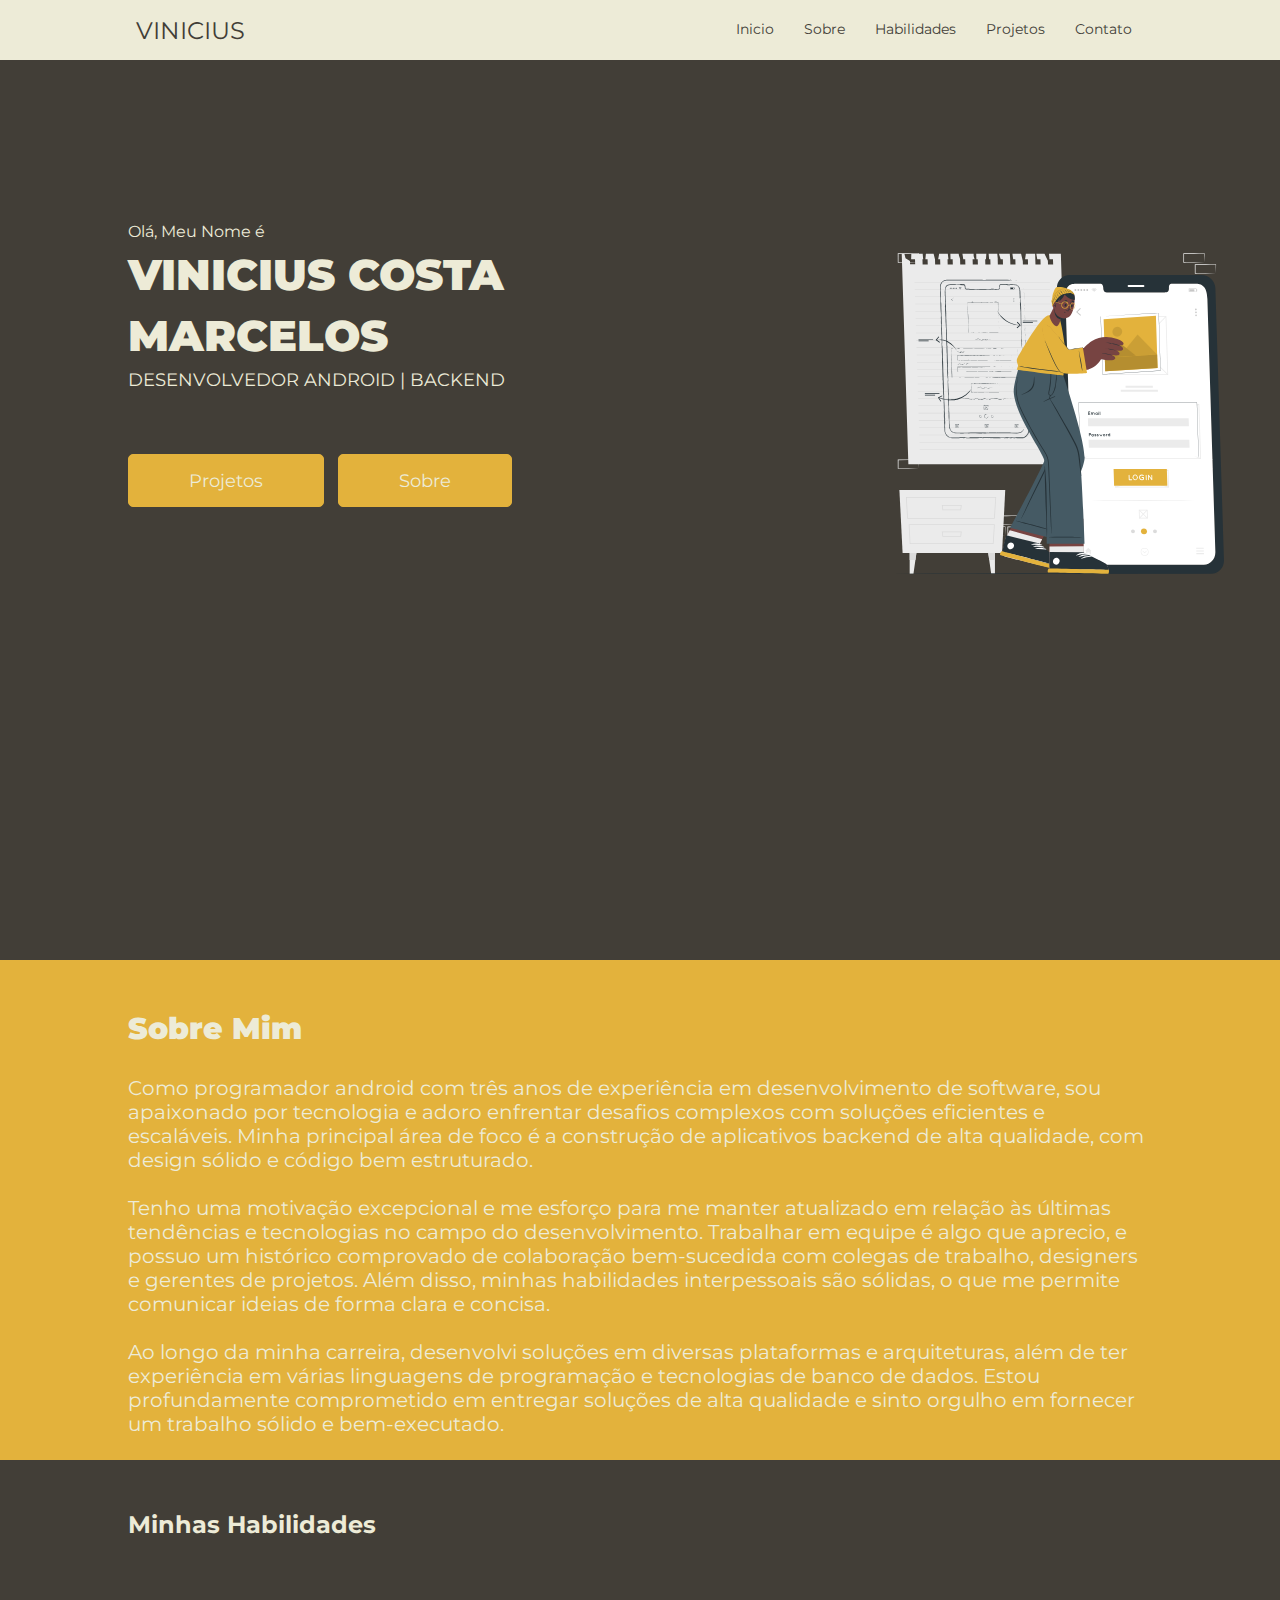
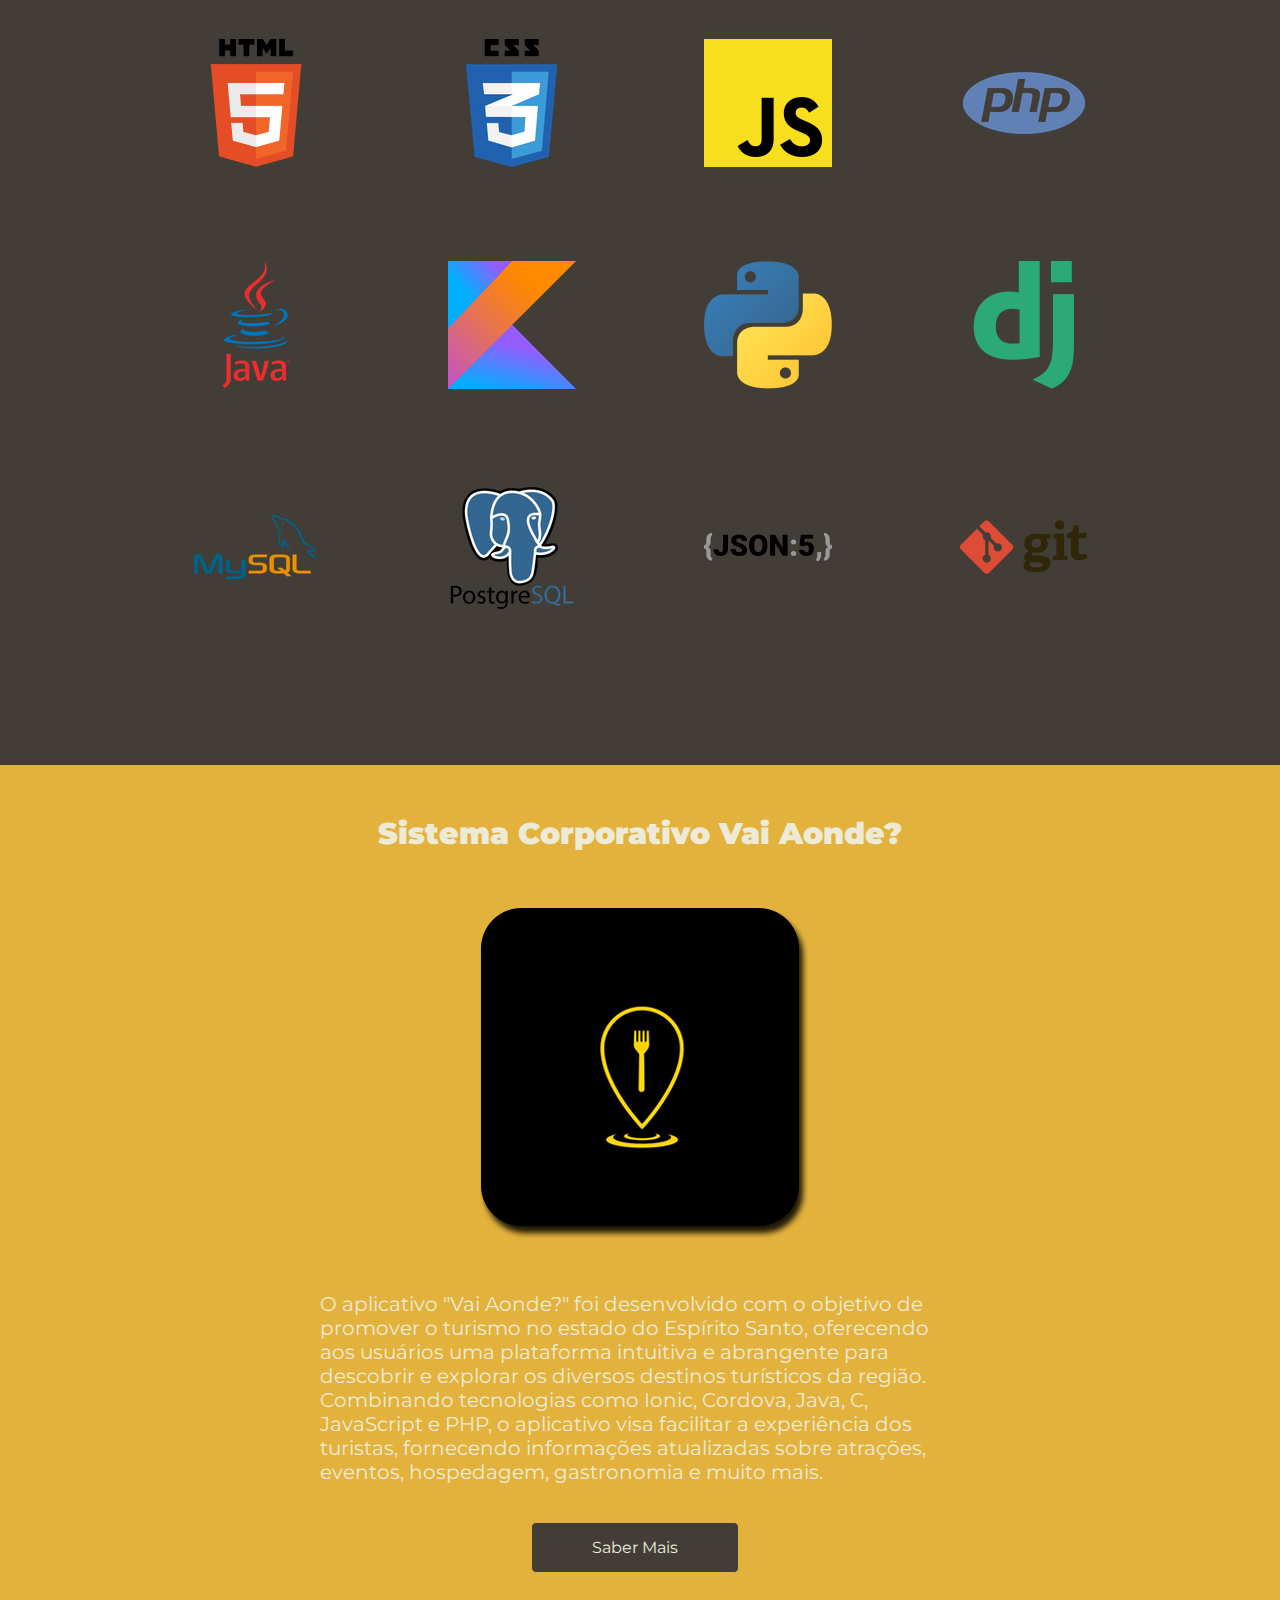
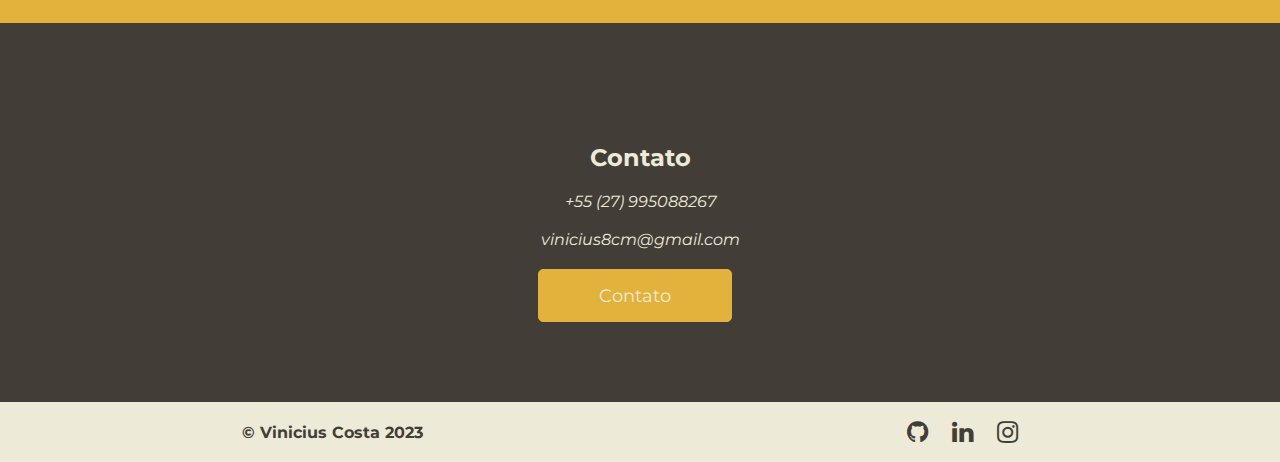
==== index.html @ 8ebd9c3e "Update index.html" ====
<!DOCTYPE html>
<html lang="pt-br">

<head>
  <meta charset="UTF-8" />
  <meta http-equiv="X-UA-Compatible" content="IE=edge" />
  <meta name="viewport" content="width=device-width, initial-scale=1.0" />
  <link rel="stylesheet" href="https://cdnjs.cloudflare.com/ajax/libs/font-awesome/4.7.0/css/font-awesome.min.css" />
  <link rel="stylesheet" href="https://cdnjs.cloudflare.com/ajax/libs/animate.css/4.1.1/animate.min.css" />
  <link rel="stylesheet" href="assets/styles/style.css" />
  <link rel="stylesheet" href="path/to/font-awesome/css/font-awesome.min.css">
  <link rel="shortcut icon" href="assets/images/favicon.ico" type="image/x-icon">
  <title>Vinicius Costa Marcelos | Desenvolvedor Mobile</title>
</head>

<body id="home">
  <div class="fixed">
    <header id="header">
      <a id="logo" href="#home">VINICIUS</a>
      <nav id="nav">
        <button id="btn-mobile"><span id="hamburger"></span></button>
        <ul id="menu">
          <li><a href="#home">Inicio</a></li>
          <li><a href="#about">Sobre</a></li>
          <li><a href="#skill">Habilidades</a></li>
          <li><a href="#projetos">Projetos</a></li>
          <li><a href="#contact">Contato</a></li>
        </ul>
      </nav>
    </header>
  </div>

  <section class="introducao">
    <div class="introducao_info">
      <div>
        <span>Olá, Meu Nome é</span>
        <h1>Vinicius Costa Marcelos</h1>
        <p>
          DESENVOLVEDOR ANDROID | BACKEND
        </p>
        <div class="social">

          <a href="https://github.com/viniciusxv27" target="_blank">
            <i class="fa fa-github" style="font-size: 25px"></i>
          </a>

          <a href="https://www.linkedin.com/in/vinicius-costa-marcelos-3648901a0/" target="_blank">
            <i class="fa fa-linkedin" style="font-size: 25px"></i>
          </a>

          <a href="https://www.instagram.com/viniciusm.dev/" target="_blank">
            <i class="fa fa-instagram" style="font-size: 25px"></i>
          </a>

        </div>
        <a href="#projetos" class="button">Projetos</a>
        <a href="#about" class="button">Sobre</a>
      </div>
      <div>
        <img src="assets/images/arte.svg">
      </div>
    </div>
  </section>
  <section id="about">
    <div class="bg">
      <div class="container">
        <div>
          <h2>Sobre Mim</h2>
        <br>

        <p>
          Como programador android com três anos de experiência
          em desenvolvimento de software, sou apaixonado por 
          tecnologia e adoro enfrentar desafios complexos com 
          soluções eficientes e escaláveis. Minha principal 
          área de foco é a construção de aplicativos backend 
          de alta qualidade, com design sólido e código bem estruturado.
          <br>
          <br>
          Tenho uma motivação excepcional e me esforço para me 
          manter atualizado em relação às últimas tendências e 
          tecnologias no campo do desenvolvimento. Trabalhar 
          em equipe é algo que aprecio, e possuo um histórico 
          comprovado de colaboração bem-sucedida com colegas 
          de trabalho, designers e gerentes de projetos. 
          Além disso, minhas habilidades interpessoais são 
          sólidas, o que me permite comunicar ideias de forma clara e concisa.
          <br>
          <br>
          Ao longo da minha carreira, desenvolvi soluções em diversas 
          plataformas e arquiteturas, além de ter experiência em várias 
          linguagens de programação e tecnologias de banco de dados. 
          Estou profundamente comprometido em entregar soluções de 
          alta qualidade e sinto orgulho em fornecer um trabalho sólido e bem-executado.

        </p>
      </div>
    </div>
  </section>

  <section id="skill">
    <div class="container">
      <h2>Minhas Habilidades</h2>

      <div class="svgs">

        <a class="skill-img" href="https://developer.mozilla.org/pt-BR/docs/Web/HTML" target="_blank">
          <img src="assets/images/html.png"/>
        </a>

        <a class="skill-img" href="https://developer.mozilla.org/pt-BR/docs/Web/CSS" target="_blank">
          <img src="assets/images/css3.png"/>
        </a>

        <a class="skill-img" href="https://developer.mozilla.org/pt-BR/docs/Web/JavaScript" target="_blank">
          <img src="assets/images/javascript.png"/>
        </a>

        <a class="skill-img" href="https://developer.mozilla.org/pt-BR/docs/Glossary/PHP" target="_blank"><img
          src="assets/images/php.png"/>
        </a>

      </div>

      <div class="svgs">

        <a class="skill-img" href="https://www.java.com/pt-BR/" target="_blank">
          <img src="assets/images/java.png"/>
        </a>

        <a class="skill-img" href="https://kotlinlang.org/" target="_blank">
          <img src="assets/images/kotlin.png"/>
        </a>

        <a class="skill-img" href="https://developer.mozilla.org/pt-BR/docs/Glossary/Python" target="_blank">
          <img src="assets/images/python.png"/>
        </a>

        <a class="skill-img" href="https://developer.mozilla.org/pt-BR/docs/Learn/Server-side/Django" target="_blank">
          <img src="assets/images/django.png"/>
        </a>

      </div>

      <div class="svgs-c">

        <a class="skill-img" href="https://www.mysql.com/" target="_blank">
          <img src="assets/images/mysql.png"/>
        </a>

        <a class="skill-img" href="https://www.postgresql.org/" target="_blank">
          <img src="assets/images/postgresql.png"/>
        </a>

        <a class="skill-img" href="https://developer.mozilla.org/pt-BR/docs/Glossary/JSON" target="_blank">
          <img src="assets/images/json.png"/>
        </a>

        <a class="skill-img" href="https://git-scm.com/" target="_blank">
          <img src="assets/images/git.png"/>
        </a>

      </div>
    </div>
  </section>

  <section id="projetos">
    <div class="container bg">
      <div>
        <h2>Sistema Corporativo Vai Aonde?</h2>
      </div>
      <div>
        <img src="assets/images/vaiaonde.png">
      </div>
      <div>
        <p>
          O aplicativo "Vai Aonde?" foi desenvolvido com o objetivo de promover o turismo no estado do Espírito Santo, oferecendo aos usuários uma plataforma intuitiva e abrangente para descobrir e explorar os diversos destinos turísticos da região. Combinando tecnologias como Ionic, Cordova, Java, C, JavaScript e PHP, o aplicativo visa facilitar a experiência dos turistas, fornecendo informações atualizadas sobre atrações, eventos, hospedagem, gastronomia e muito mais.
        </p>
      </div>
      <br>
      <br>
      <div>
        <a class="button" href="https://ondeirecomercapixaba.com.br">Saber Mais</a>
      </div>

    </div>
  </section>

  <section id="contact">
    <div class="container-contact">

      <h2>Contato</h2>

      <address>
        <p>
          <a target="_blank" href="https://api.whatsapp.com/send?phone=5527995088267">+55 (27) 995088267</a>
          <br>
          <br>        
          <a target="_blank" href="mailto:vinicius8cm@gmail.com">vinicius8cm@gmail.com</a>
        </p>
      </address>

      <a href="https://linktr.ee/viniciusxv27" target="_blank" class="button">Contato</a>

    </div>
  </section>

  <button id="btnTop">
    <img src="seta.png"/>
  </button>

  <footer class="footer">
    <div class="container-footer">
      <p>© Vinicius Costa 2023</p>
      <div class="social">

        <a href="https://github.com/viniciusxv27" target="_blank">
          <i class="fa fa-github" style="font-size: 25px"></i>
        </a>

        <a href="https://www.linkedin.com/in/vinicius-costa-marcelos-3648901a0/" target="_blank">
          <i class="fa fa-linkedin" style="font-size: 25px"></i>
        </a>

        <a href="https://www.instagram.com/viniciusm.dev/" target="_blank">
          <i class="fa fa-instagram" style="font-size: 25px"></i>
        </a>

      </div>
    </div>
  </footer>

  <script src="pagina1.js"></script>
  <script src="pagina2.js"></script>
  <script src="pagina3.js"></script>

</body>
</html>
---- assets/styles/style.css ----
@import url('https://fonts.googleapis.com/css2?family=Montserrat:ital,wght@0,100;0,200;0,300;0,400;0,500;0,600;0,700;0,800;0,900;1,100;1,200;1,300;1,400;1,500;1,600;1,700;1,800;1,900&display=swap');

:root{
  --primary: #423E37;
  --secondary: #e3b23c;
  --terciario: #edebd7;
  --fonte: 'Montserrat', sans-serif;
}

* {
  box-sizing: border-box;
  font-family: var(--fonte);
  padding: 0;
  margin: 0;
  scroll-behavior: smooth;
  scroll-padding-top: 60px;
}

ul {
  list-style-type: none;
}

a {
  text-decoration: none;
}

body {
  background: var(--primary);
}

/* =============== Menu =============== */

.fixed {
  position: sticky;
  top: 0;
  background: var(--terciario);
  backdrop-filter: blur(6px);
  z-index: 1;
}

#header {
  width: 80%;
  margin: 0 auto;
  height: 60px;
  display: flex;
  align-items: center;
  flex-wrap: wrap;
  justify-content: space-between;
}

#logo {
  position: relative;
  font-size: 1.5em;
  color: var(--primary);
  padding: 0.5rem;
  transition:300ms;
}

#logo:hover{
  color:var(--secondary);
}

#nav ul {
  margin-bottom: 20px;
  display: flex;
  flex-wrap: wrap;
}

#nav ul li {
  position: relative;
  padding-right: 10px;
}

#menu a {
  color: var(--primary);
  padding: 10px;
  font-size: 14px;
  line-height: 21px;
}

#menu a:hover {
  color: var(--secondary);
}

#nav ul li:nth-child(1)::after {
  content: "";
  height: 1px;
  width: 0;
  background: var(--secondary);
  position: absolute;
  left: 0;
  bottom: -9px;
  transition: 0.5s;
}

#nav ul li:nth-child(2)::after {
  content: "";
  height: 1px;
  width: 0;
  background: var(--secondary);
  position: absolute;
  left: 0;
  bottom: -9px;
  transition: 0.5s;
}
#nav ul li:nth-child(3)::after {
  content: "";
  height: 1px;
  width: 0;
  background: var(--secondary);
  position: absolute;
  left: 0;
  bottom: -10px;
  transition: 0.5s;
}
#nav ul li:nth-child(4)::after {
  content: "";
  height: 1px;
  width: 0;
  background: var(--secondary);
  position: absolute;
  left: 0;
  bottom: -10px;
  transition: 0.5s;
}

#nav ul li:nth-child(5)::after {
  content: "";
  height: 1px;
  width: 0;
  background: var(--secondary);
  position: absolute;
  left: 0;
  bottom: -9px;
  transition: 0.5s;
}

#nav ul li:hover::after {
  width: 100%;
}

/* =============== Introduçao =============== */
.introducao {
  width: 80%;
  flex-direction: row;
  height: 100vh;
  display: flex;
  flex-wrap: wrap;
  padding: 160px 0;
  margin: 0 auto;
}

.introducao_info {
  display:flex ;
  flex-direction: row;
  width: 100%;
  color: var(--terciario);
}

.introducao_info span {
  font-size: 16px;
  line-height: 24px;
  font-weight: 400;
}

.introducao_info h1 {
  font-size: 43px;
  line-height: 61px;
  font-weight: 900;
  text-transform: uppercase;
}

.introducao_info p {
  font-size: 18px;
  line-height: 28px;
  padding-bottom: 15px;
}

.introducao_info div img{
  width: 150% !important;
  margin-left: 100px;
}
 
.button {
  display: inline-block;
  padding: 15px 60px;
  font-size: 1.1rem;
  font-family: var(--fonte);
  background: var(--secondary);
  color: var(--terciario);
  border: solid 1px var(--secondary);
  border-radius: 5px;
  transition: 0.5s;
  margin-right: 10px;
}

.button:hover {
  transform: translateX(3px) scale(1.1);
}

#nav button {
  visibility: hidden;
}

/* =============== Social =============== */
.social {
  display: block;
  margin-bottom: 20px;
}

.social a {
  color: var(--primary);
  margin-right: 20px;
  transition: 300ms;
}

/* =============== Sobre =============== */
.container {
  width: 80%;
  margin: 0 auto;
  height: 100%;
  padding: 50px 0 50px 0;
  margin-bottom: 100px;
}

#linha{
  margin: 10px;
}

.bg {
  background-color:var(--secondary);
  width: 100%;
  height: 500px;
}

.container div h2 {
  font-size: 30px;
  font-weight: 900;
  color: var(--terciario);
}


.container p {
  margin-top: 10px;
  color: var(--terciario);
  font-size: 20px !important;
  width: 100%;
}

/* =============== Habilidades =============== */
#skill .container h2 {
  margin-bottom: 100px;
  font-weight: bold;
  color: var(--terciario);
}

.svgs {
  display: flex;
  margin-bottom: 90px;
  justify-content: space-around;
}

.svgs-c {
  display: flex;
  justify-content: space-around;
}

/* =============== Projetos =============== */
#projetos .container div h2{
  text-align: center;
}

#projetos .container div p{
  text-align: left;
  width: 50%;
  font-size: 100%;
}

#projetos .container div{
  width: 100%;
  display: flex;
  justify-content: center;
}

#projetos .container{
  height: 100%;
  text-align: center;
  justify-content: center;
  align-items: center;
}

#projetos .container div a{
  color: var(--terciario);
  background-color: var(--primary);
  font-size: 100%;
}

/* =============== ButtonToTop =============== */
#btnTop {
  cursor: pointer;
  position: fixed;
  bottom: 30px;
  border: 0;
  right: 30px;
  height: 32px;
  width: 32px;
  background: var(--secondary);
  border-radius: 50%;
  display: none;
}

#btnTop img {
  width: 14px;
  margin: 0 auto;
}

/* =============== Scroll =============== */
::-webkit-scrollbar {
  width: 8px;
}

::-webkit-scrollbar-track {
  background: var(--primary);
}

::-webkit-scrollbar-thumb {
  background: var(--secondary);
  border-radius: 5px;
}

/* =============== Contato =============== */
.container-contact {
  transform: translateY(20px);
  display: flex;
  align-items: center;
  justify-content: center;
  flex-direction: column;
}

.container-contact h2{
  margin-bottom: 20px;
  font-weight: bold;
  color: var(--terciario);
}

.container-contact p {
  margin-bottom: 20px;
  text-align: center;
  width: 400px;
}

.container-contact a {
  margin-bottom: 100px;
}

address a {
  color: var(--terciario);
}

address a:hover {
  text-decoration: underline;
}

/* =============== Roda Pé =============== */
.container-footer {
  background-color: var(--terciario);
  height: 60px;
  display: flex;
  align-items: center;
  justify-content: space-around;
}

.container-footer .social {
  margin: 0;
}

.footer p {
  color: var(--primary);
  font-weight: bold;
}

/* =============== Mobile =============== */
@media (max-width: 400px) {
  #projetos .container div img{
    width: 50% !important;
  }
  .footer p {
    font-size: 30%;
  }
}
@media (max-width: 1024px) {

  #about .bg .container p{
    font-size: 100% !important;
  }

  #projetos .container div p{
    font-size: 15px !important;
  }

  .introducao_info div img{
    display: none;
  }
}

@media (max-width: 1250px) {

  .introducao_info h1 {
    font-size: 30px;
  }

  .introducao_info div img{
    width: 100% !important;
  }

  .button{
    padding: 10px 40px;
  }

  .svgs img, .svgs-c img {
    width: 60px;
  }
}

@media (max-width: 1450px) {
  .introducao_info div img{
    width: 100% !important;
  }
}

@media (max-width: 950px) {
  .bg{
    height: 900px;
  }
  #nav ul {
    display: block;
    position: absolute;
    width: 100%;
    top: 60px;
    right: 0px;
    background-color: var(--terciario);
    height: 0;
    transition: 0.6s;
    z-index: 1000;
    visibility: hidden;
    overflow-y: hidden;
  }

  #skill .container h2 {
    margin-bottom: 70px;
  }

  .container-contact p {
    margin-bottom: 20px;
    width: 300px;
  }

  .container {
    margin-bottom: 10px;
  }

  #nav.active #menu {
    height: calc(100vh - 60px);
    visibility: visible;
    overflow-y: hidden;
  }

  #menu li {
    display: flex;
    align-items: center;
    justify-content: center;
    padding: 1rem 0;
    margin: 40px 2.3rem;
    border-bottom: 1px solid var(--secondary);
  }

  #btn-mobile {
    display: flex;
    padding: 0.5rem 1rem;
    border: none;
    background: none;
    cursor: pointer;
    color: var(--primary);
    gap: 0.5rem;
  }

  #hamburger {
    border-top: 2px solid;
    width: 20px;
  }

  #hamburger::after,
  #hamburger::before {
    display: block;
    content: "";
    width: 20px;
    height: 2px;
    background: currentColor;
    margin-top: 5px;
    transition: 0.3s;
    position: relative;
  }

  #nav.active #hamburger {
    border-top-color: transparent;
  }

  #nav.active #hamburger::before {
    transform: rotate(135deg);
  }

  #nav.active #hamburger::after {
    transform: rotate(-135deg);
    top: -7px;
  }

  #nav button {
    visibility: visible;
  }

  #nav ul li::after {
    display: none;
  }

  .button {
    padding: 10px 20px;
    margin-top: 10px;
  }
}
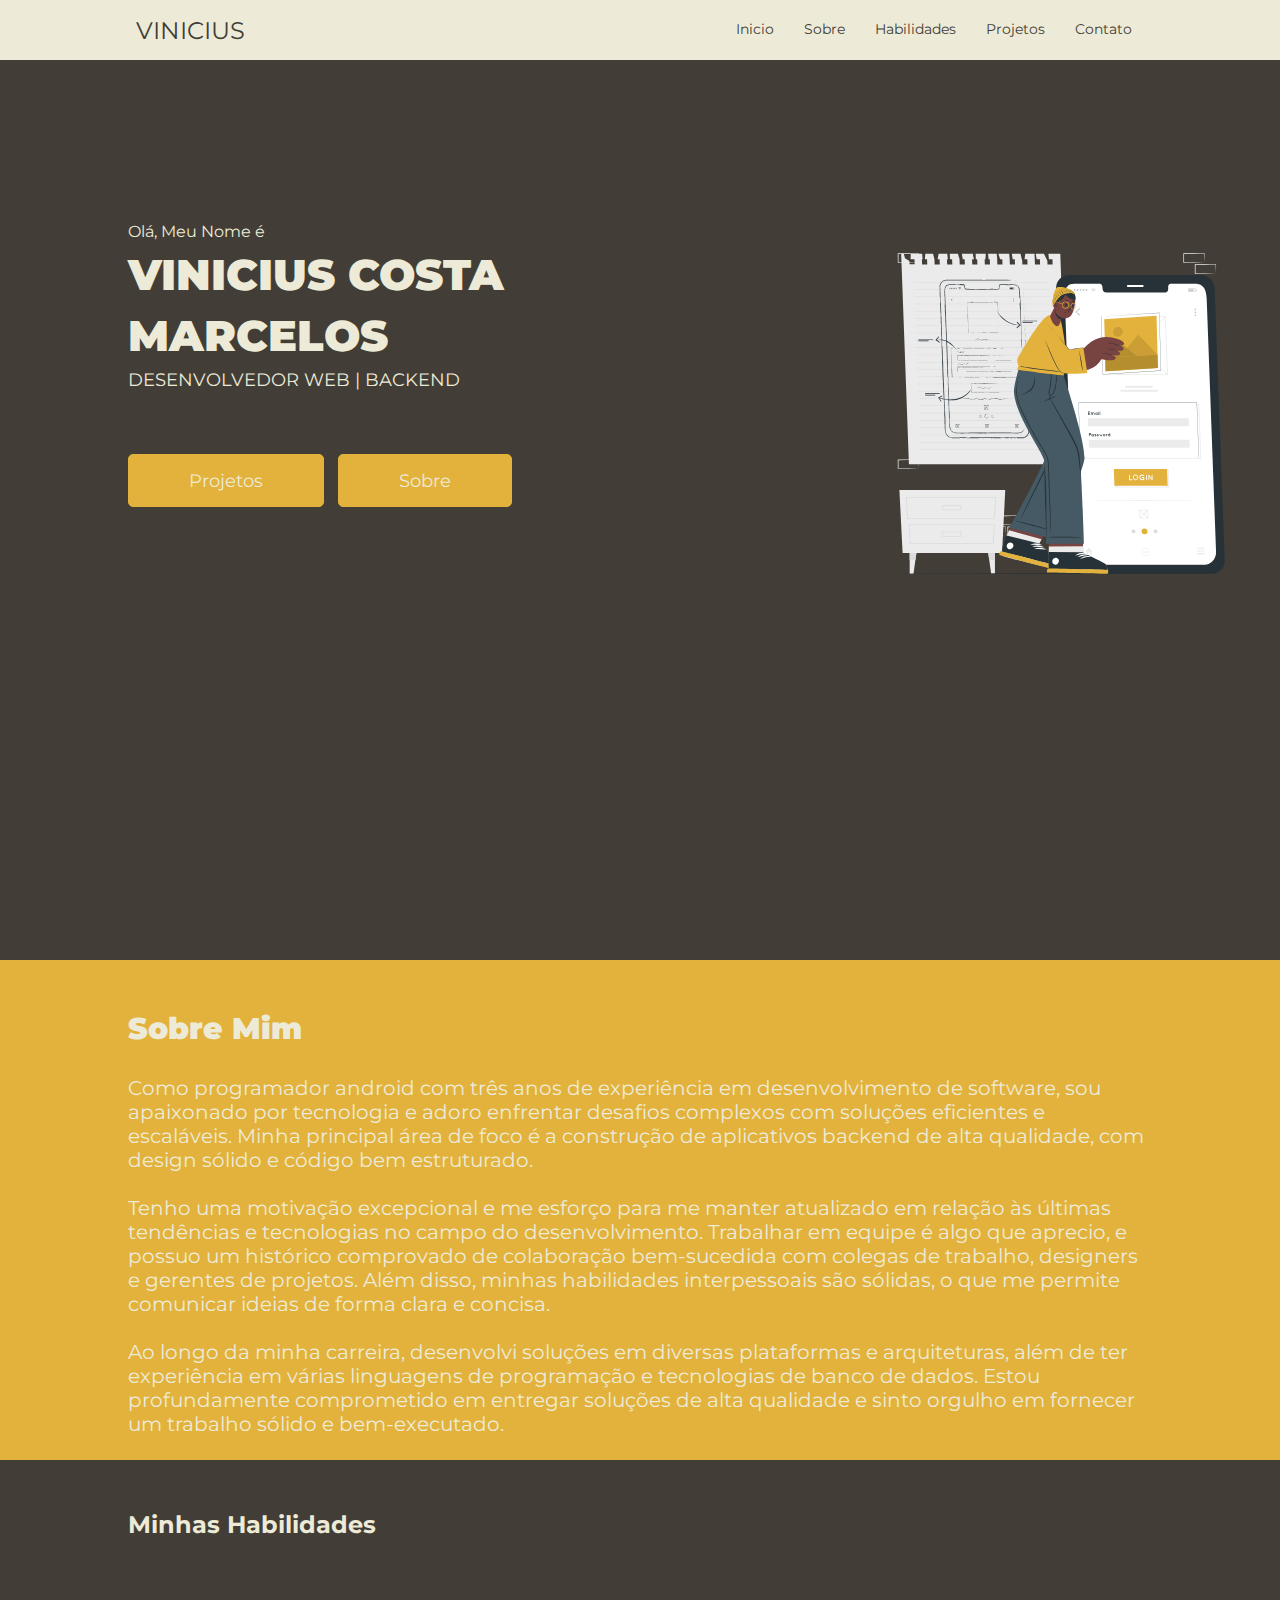
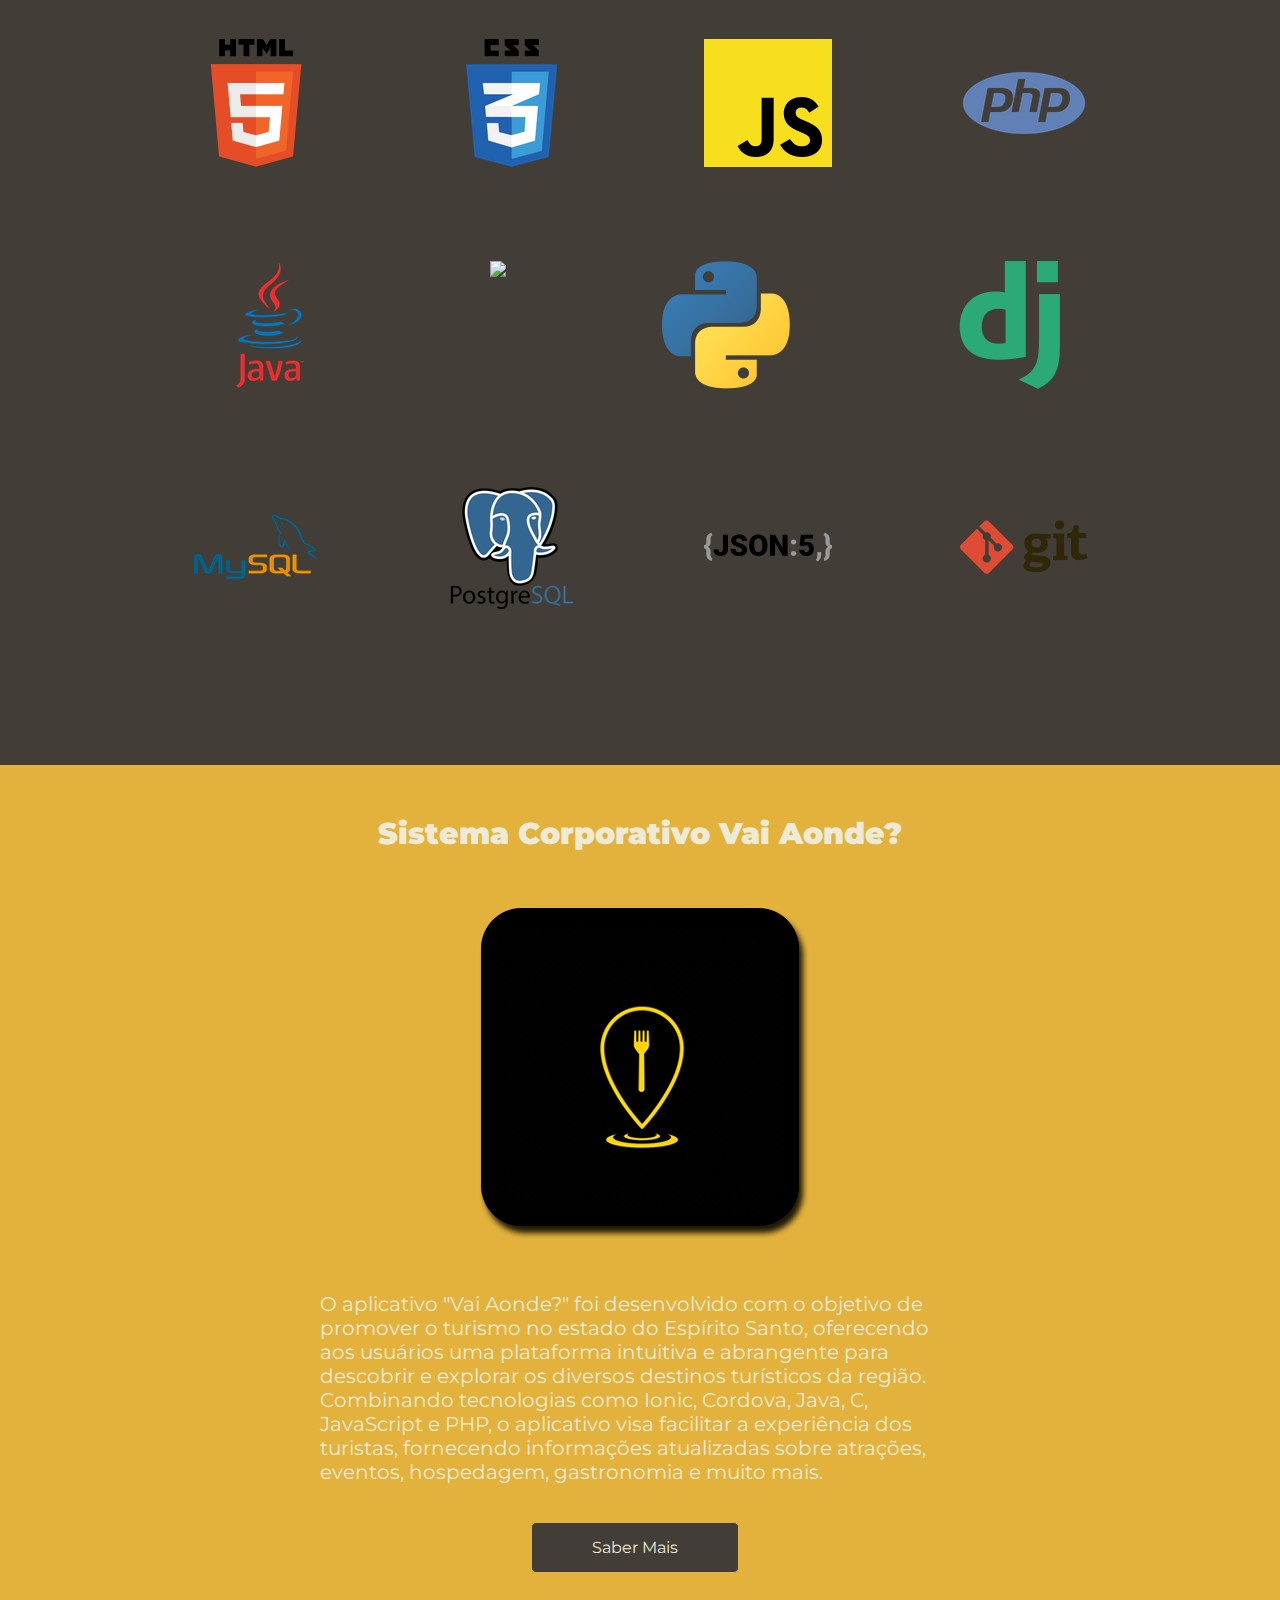
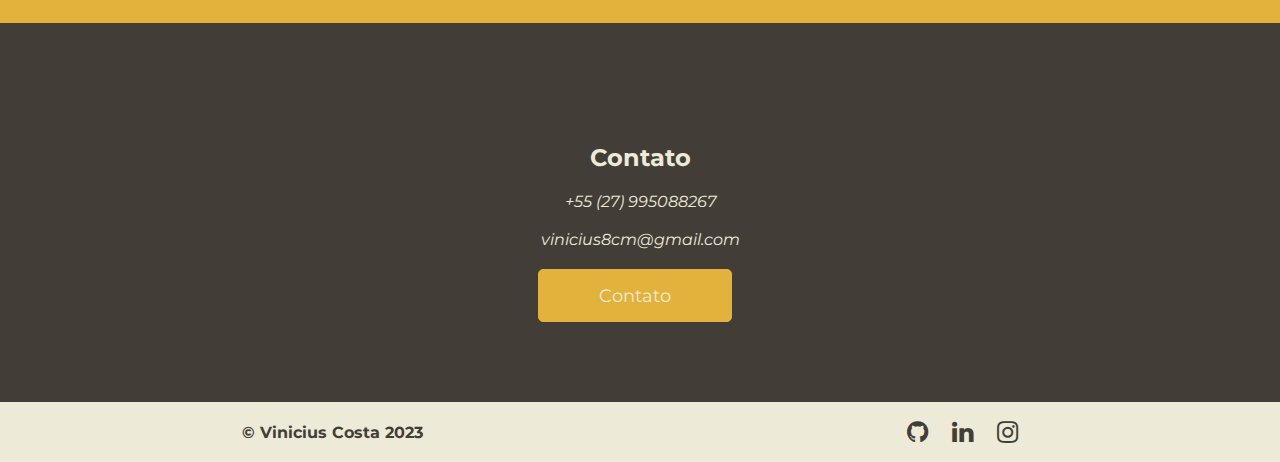
==== commit ba37e85b: "Update index.html" ====
--- a/index.html
+++ b/index.html
@@ -36,7 +36,7 @@
         <span>Olá, Meu Nome é</span>
         <h1>Vinicius Costa Marcelos</h1>
         <p>
-          DESENVOLVEDOR ANDROID | BACKEND
+          DESENVOLVEDOR WEB | BACKEND
         </p>
         <div class="social">
 
@@ -128,8 +128,8 @@
           <img src="assets/images/java.png"/>
         </a>
 
-        <a class="skill-img" href="https://kotlinlang.org/" target="_blank">
-          <img src="assets/images/kotlin.png"/>
+        <a class="skill-img" href="https://spring.io/projects/spring-boot" target="_blank">
+          <img src="assets/images/spring.png"/>
         </a>
 
         <a class="skill-img" href="https://developer.mozilla.org/pt-BR/docs/Glossary/Python" target="_blank">
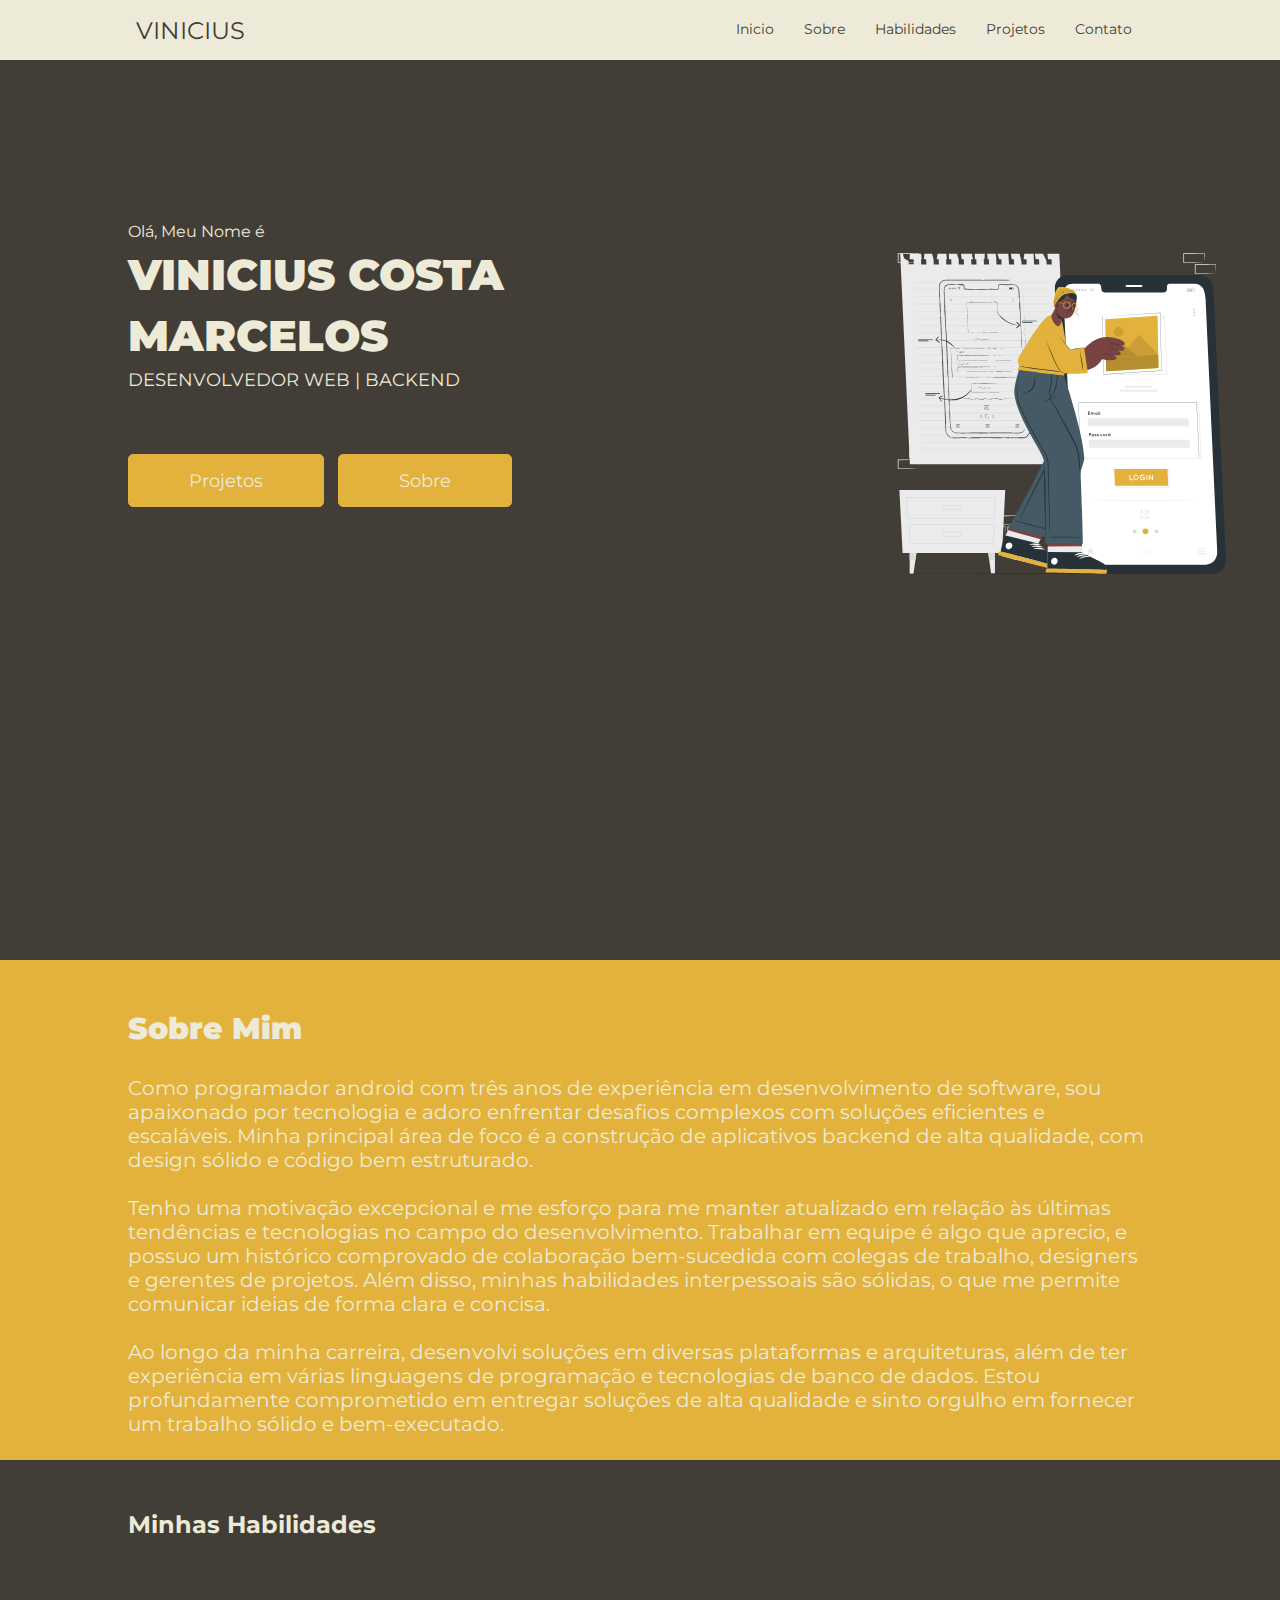
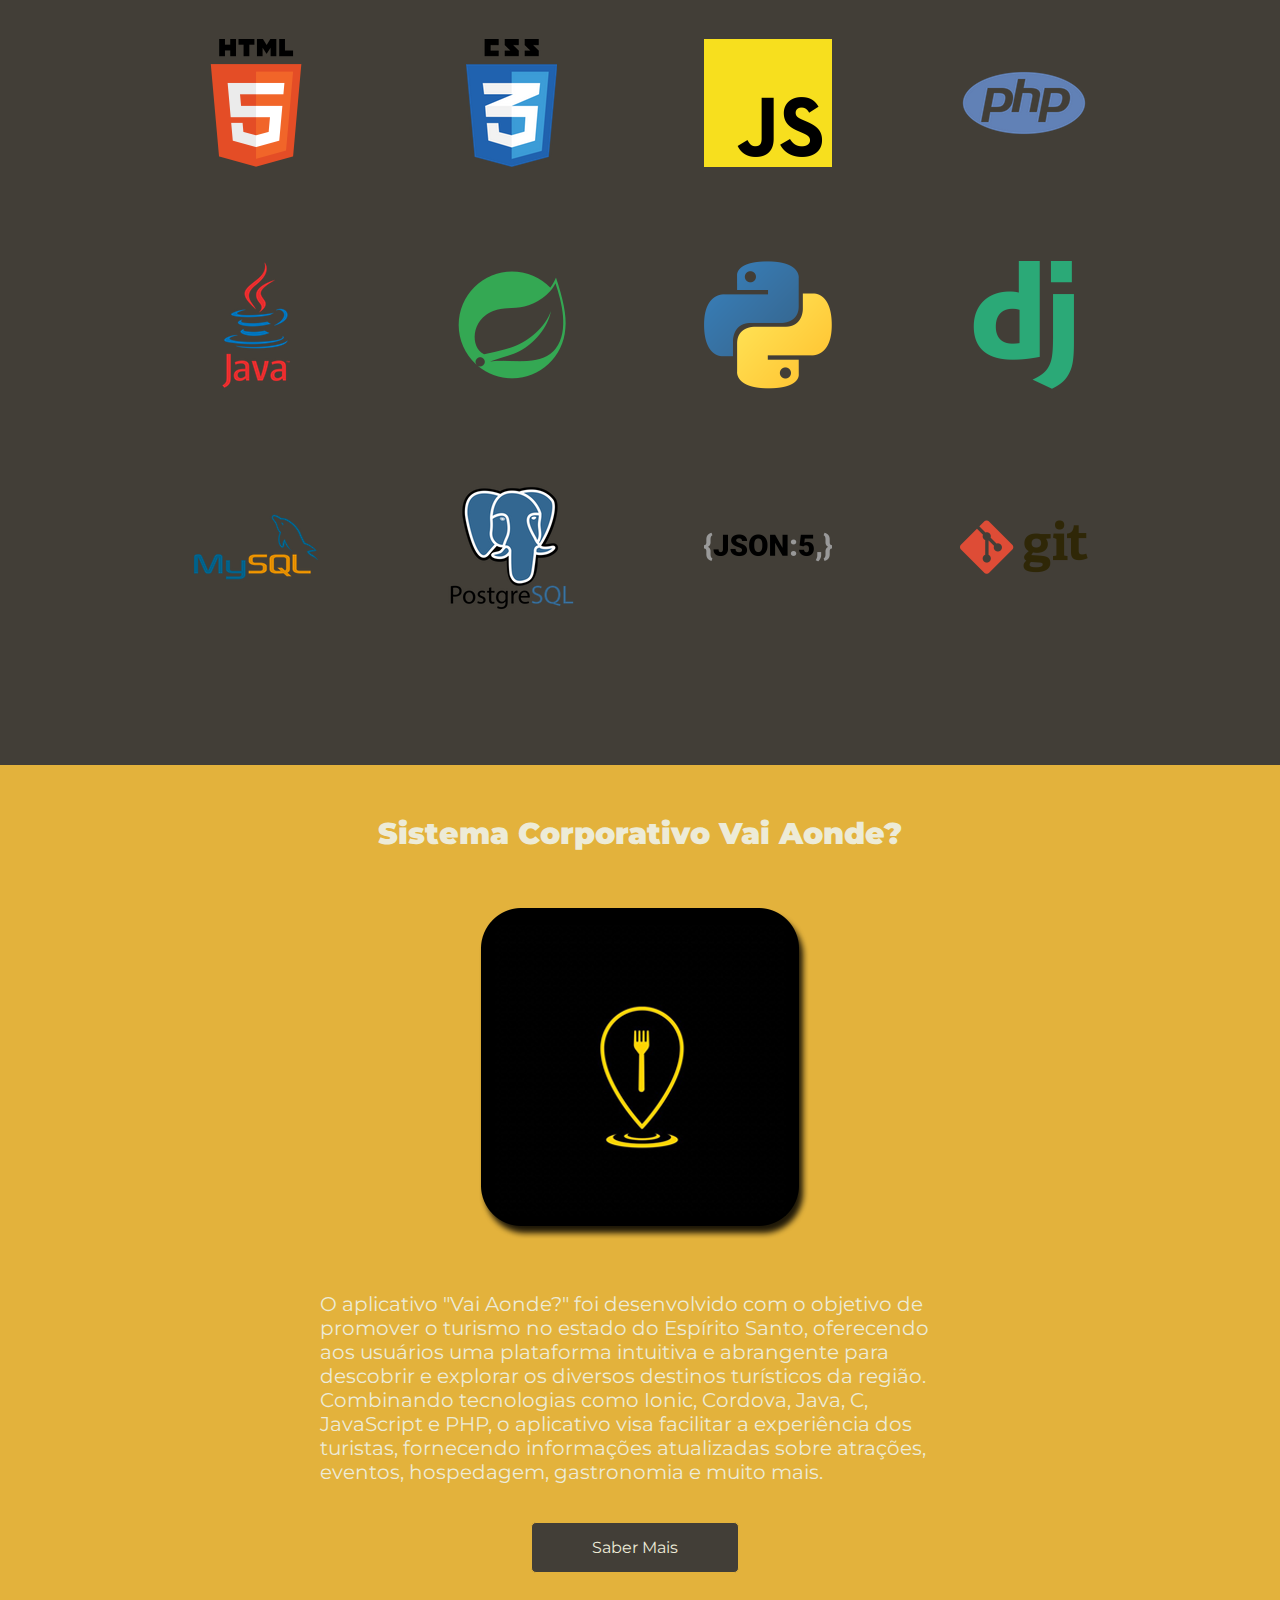
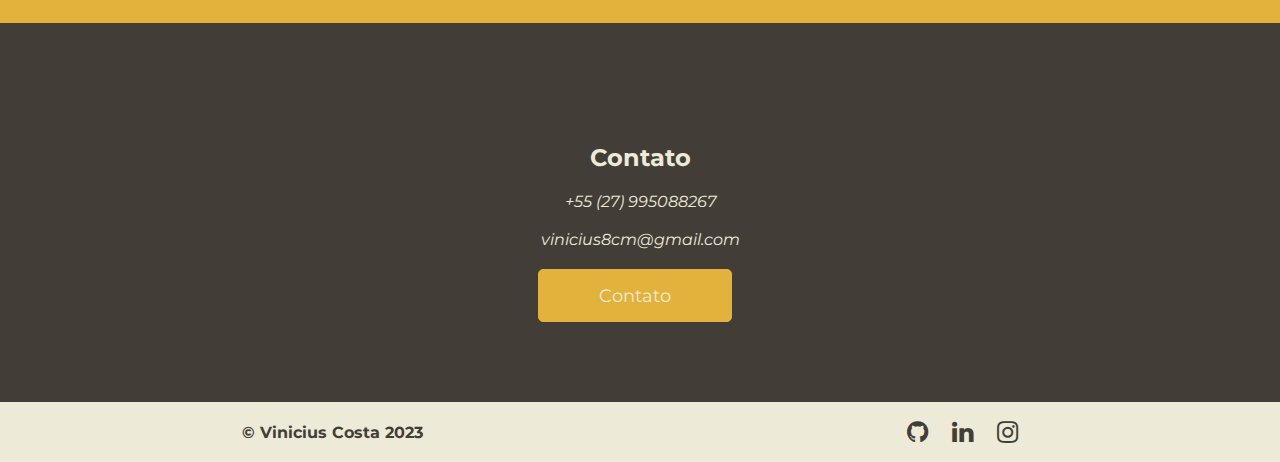
==== commit 6c0a6cff: "Update index.html" ====
--- a/index.html
+++ b/index.html
@@ -129,7 +129,7 @@
         </a>
 
         <a class="skill-img" href="https://spring.io/projects/spring-boot" target="_blank">
-          <img src="assets/images/spring.png"/>
+          <img src="assets/images/spring-boot.png"/>
         </a>
 
         <a class="skill-img" href="https://developer.mozilla.org/pt-BR/docs/Glossary/Python" target="_blank">
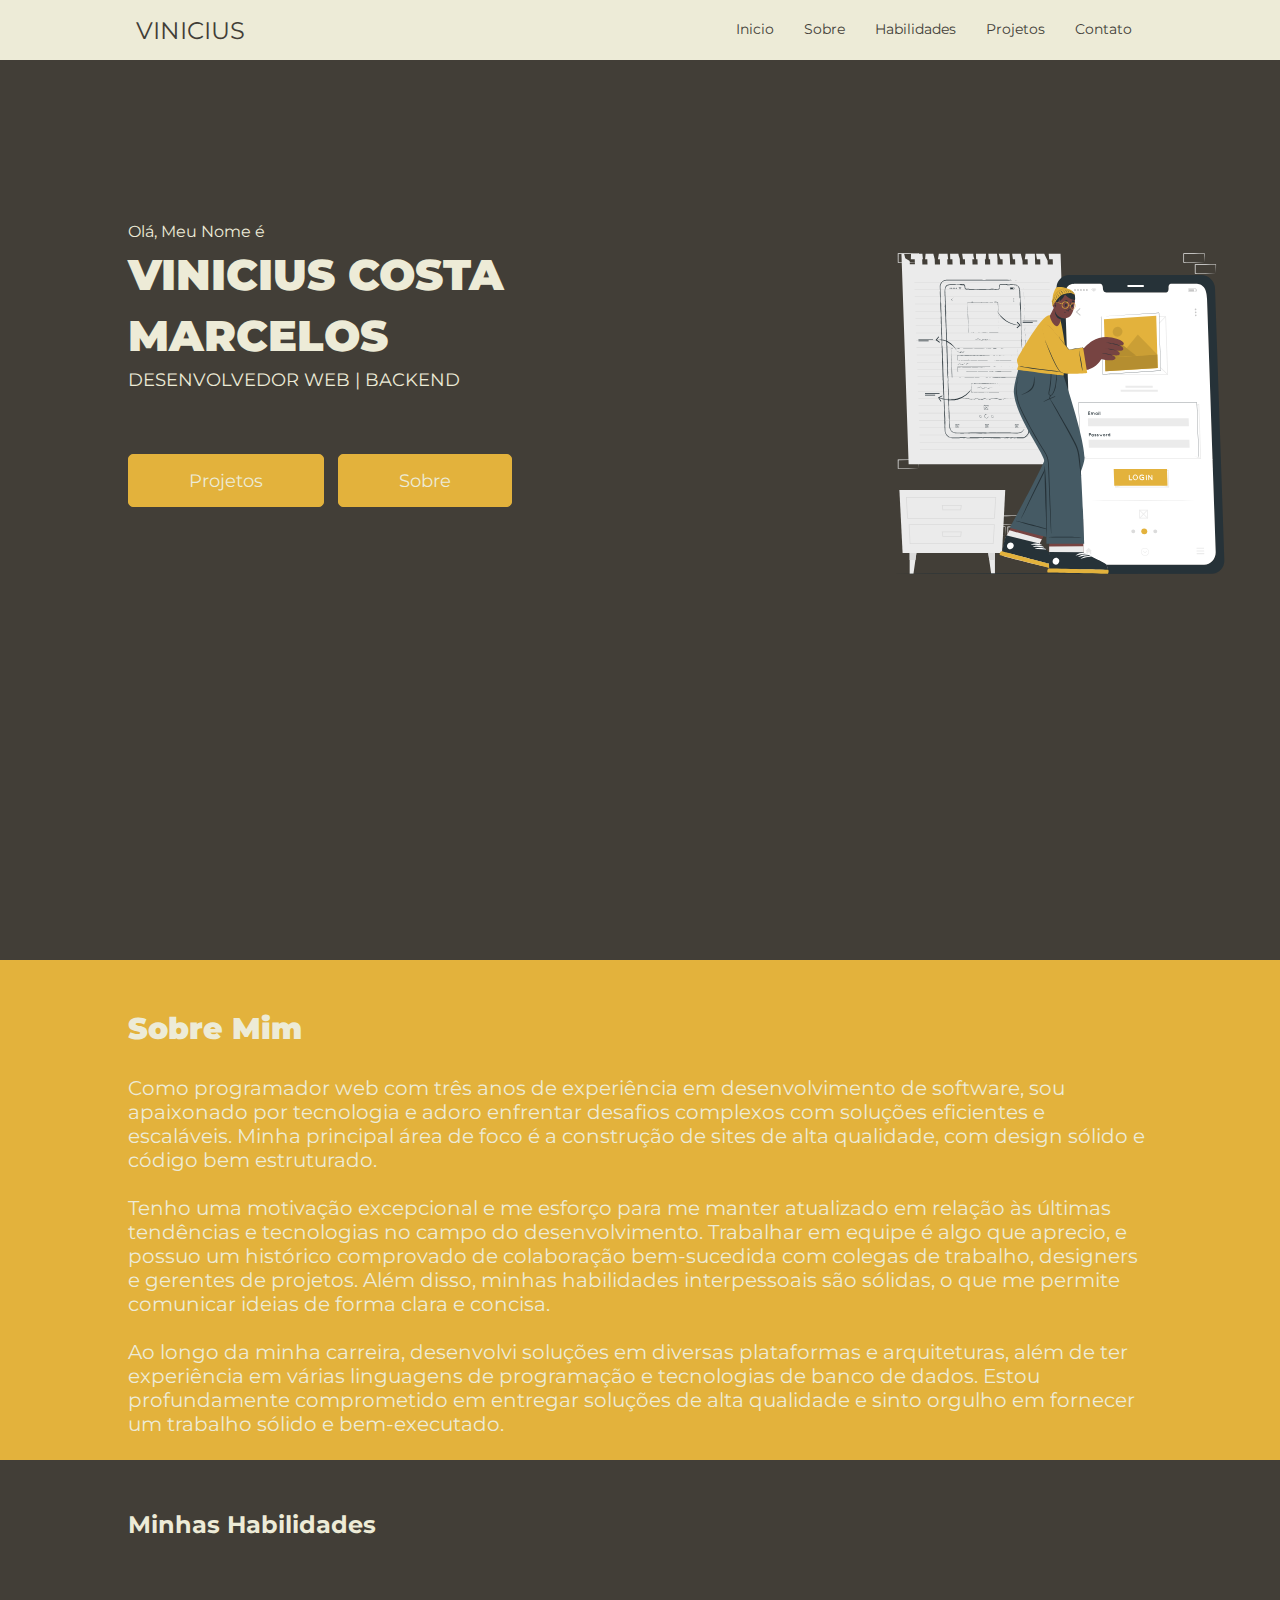
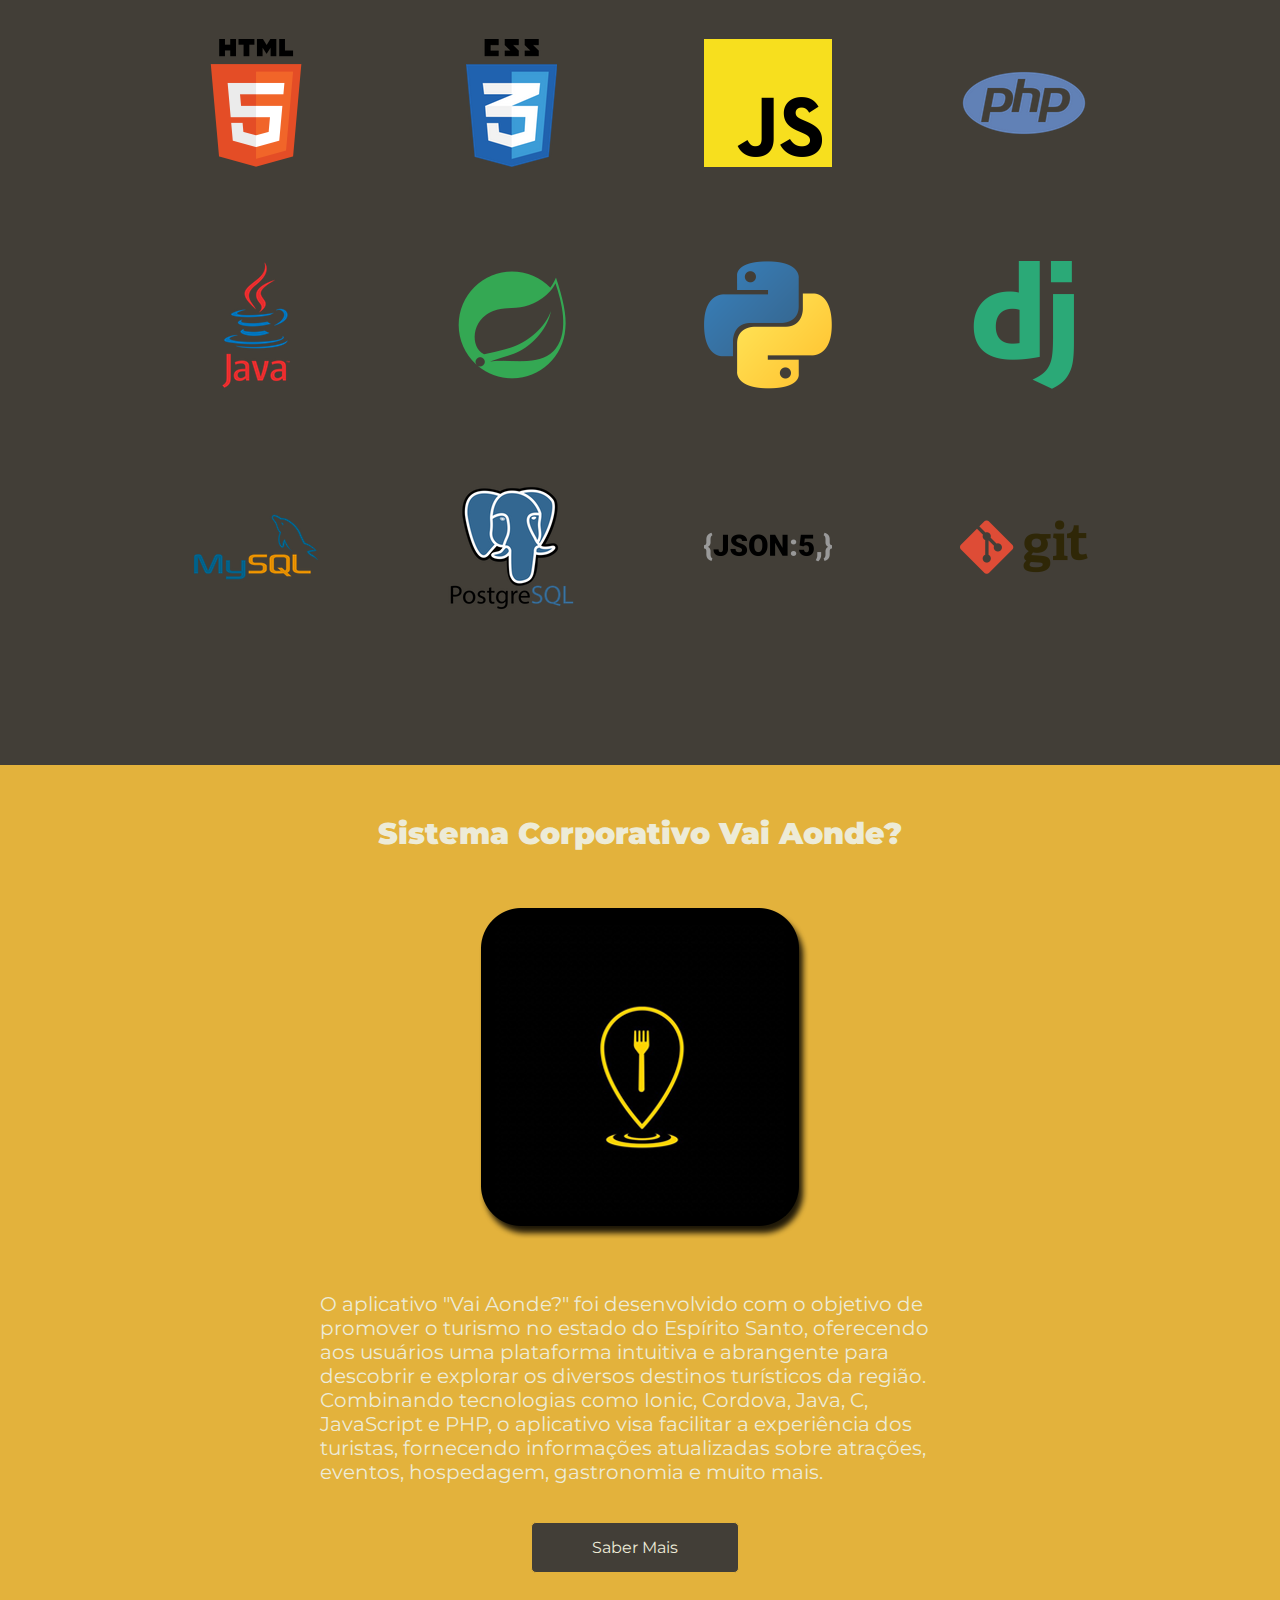
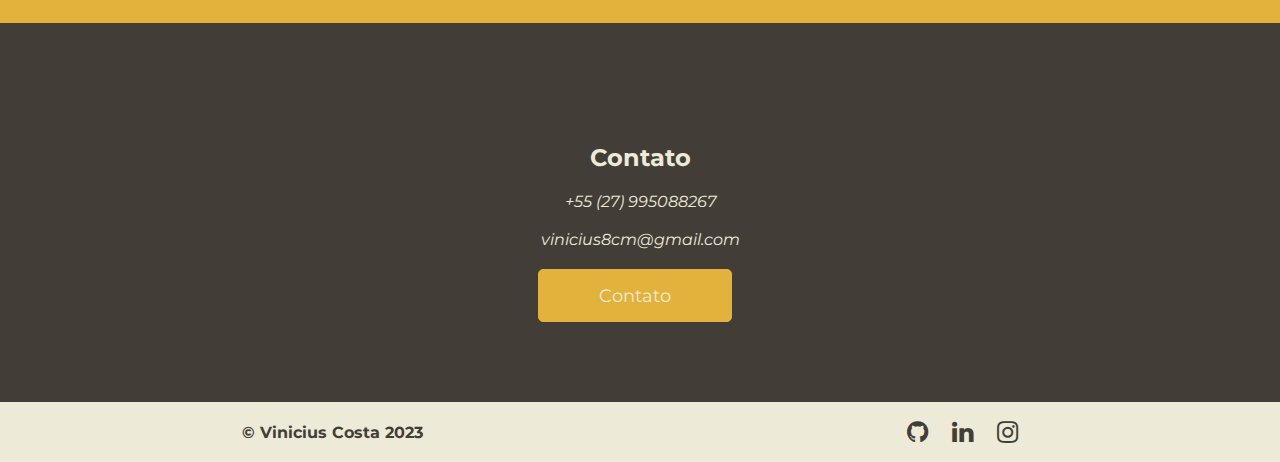
==== commit 221bcaf2: "Update index.html" ====
--- a/index.html
+++ b/index.html
@@ -69,11 +69,11 @@
         <br>
 
         <p>
-          Como programador android com três anos de experiência
+          Como programador web com três anos de experiência
           em desenvolvimento de software, sou apaixonado por 
           tecnologia e adoro enfrentar desafios complexos com 
           soluções eficientes e escaláveis. Minha principal 
-          área de foco é a construção de aplicativos backend 
+          área de foco é a construção de sites 
           de alta qualidade, com design sólido e código bem estruturado.
           <br>
           <br>
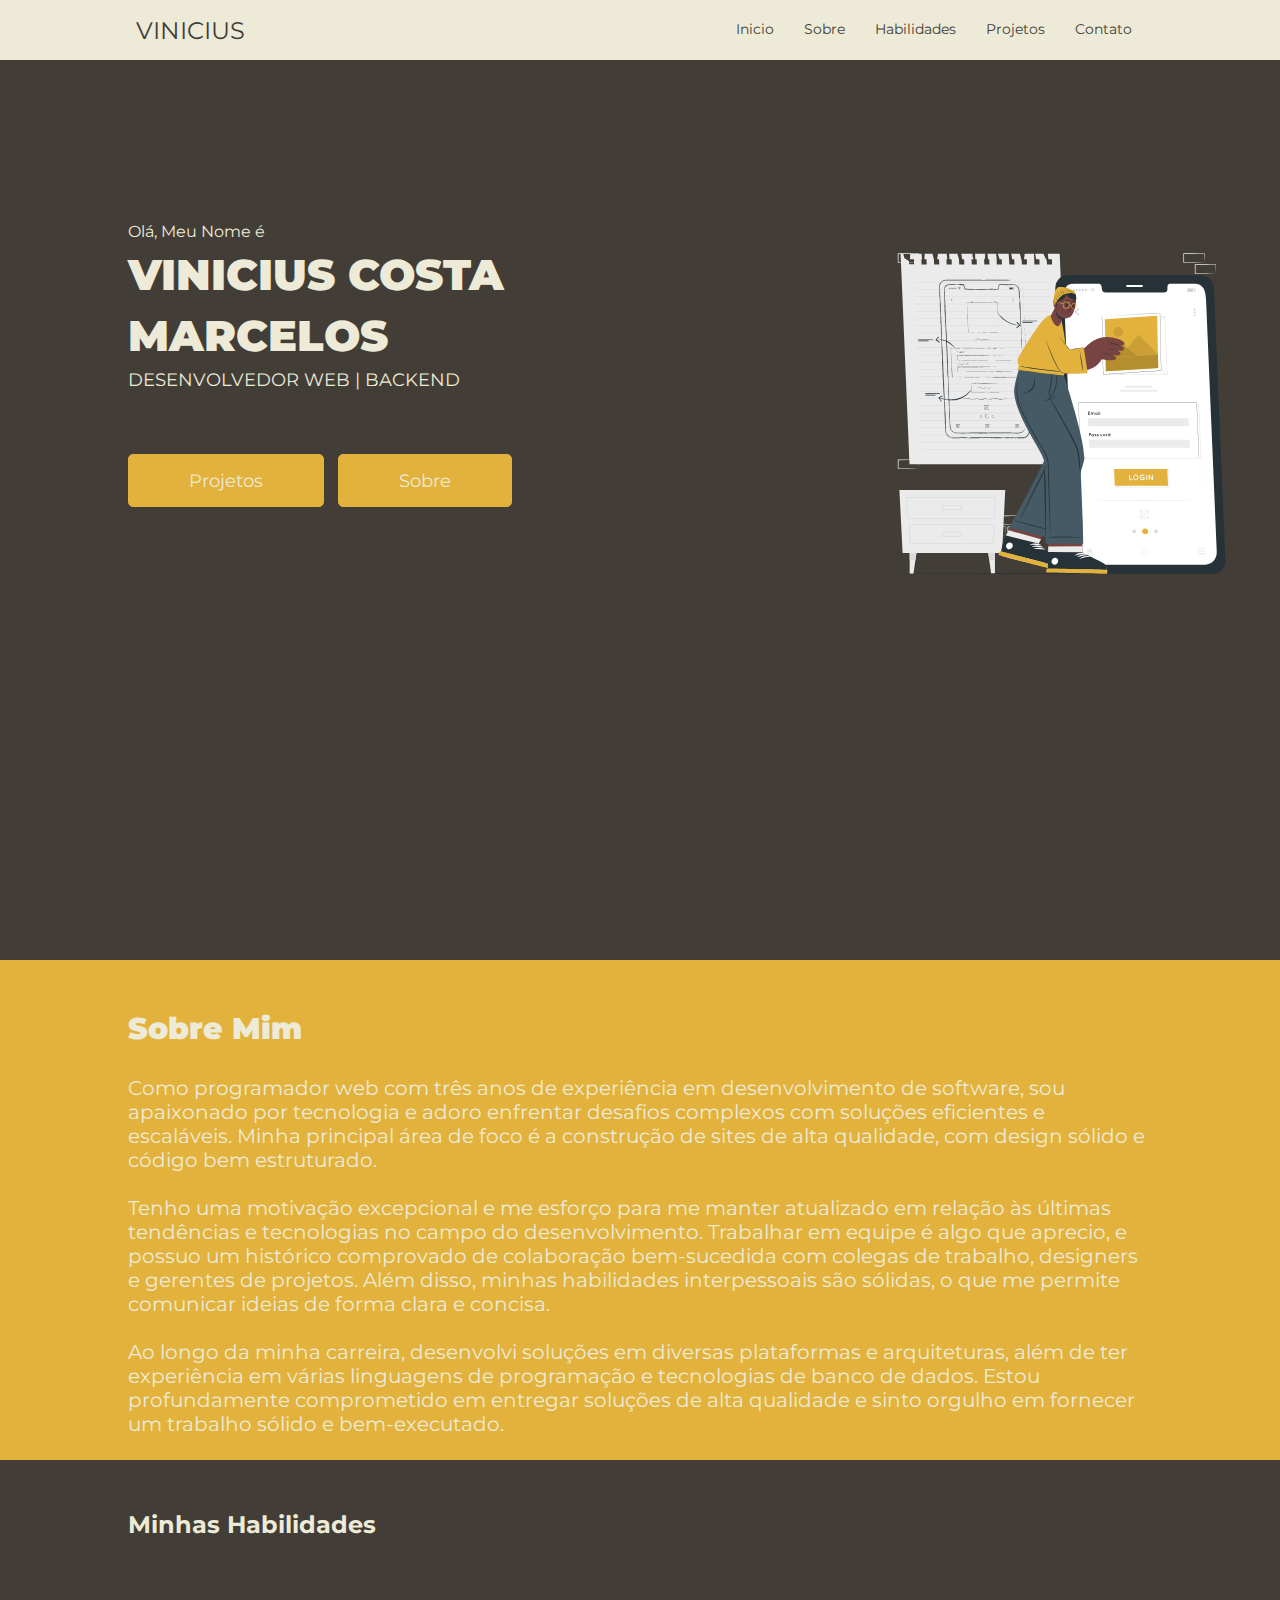
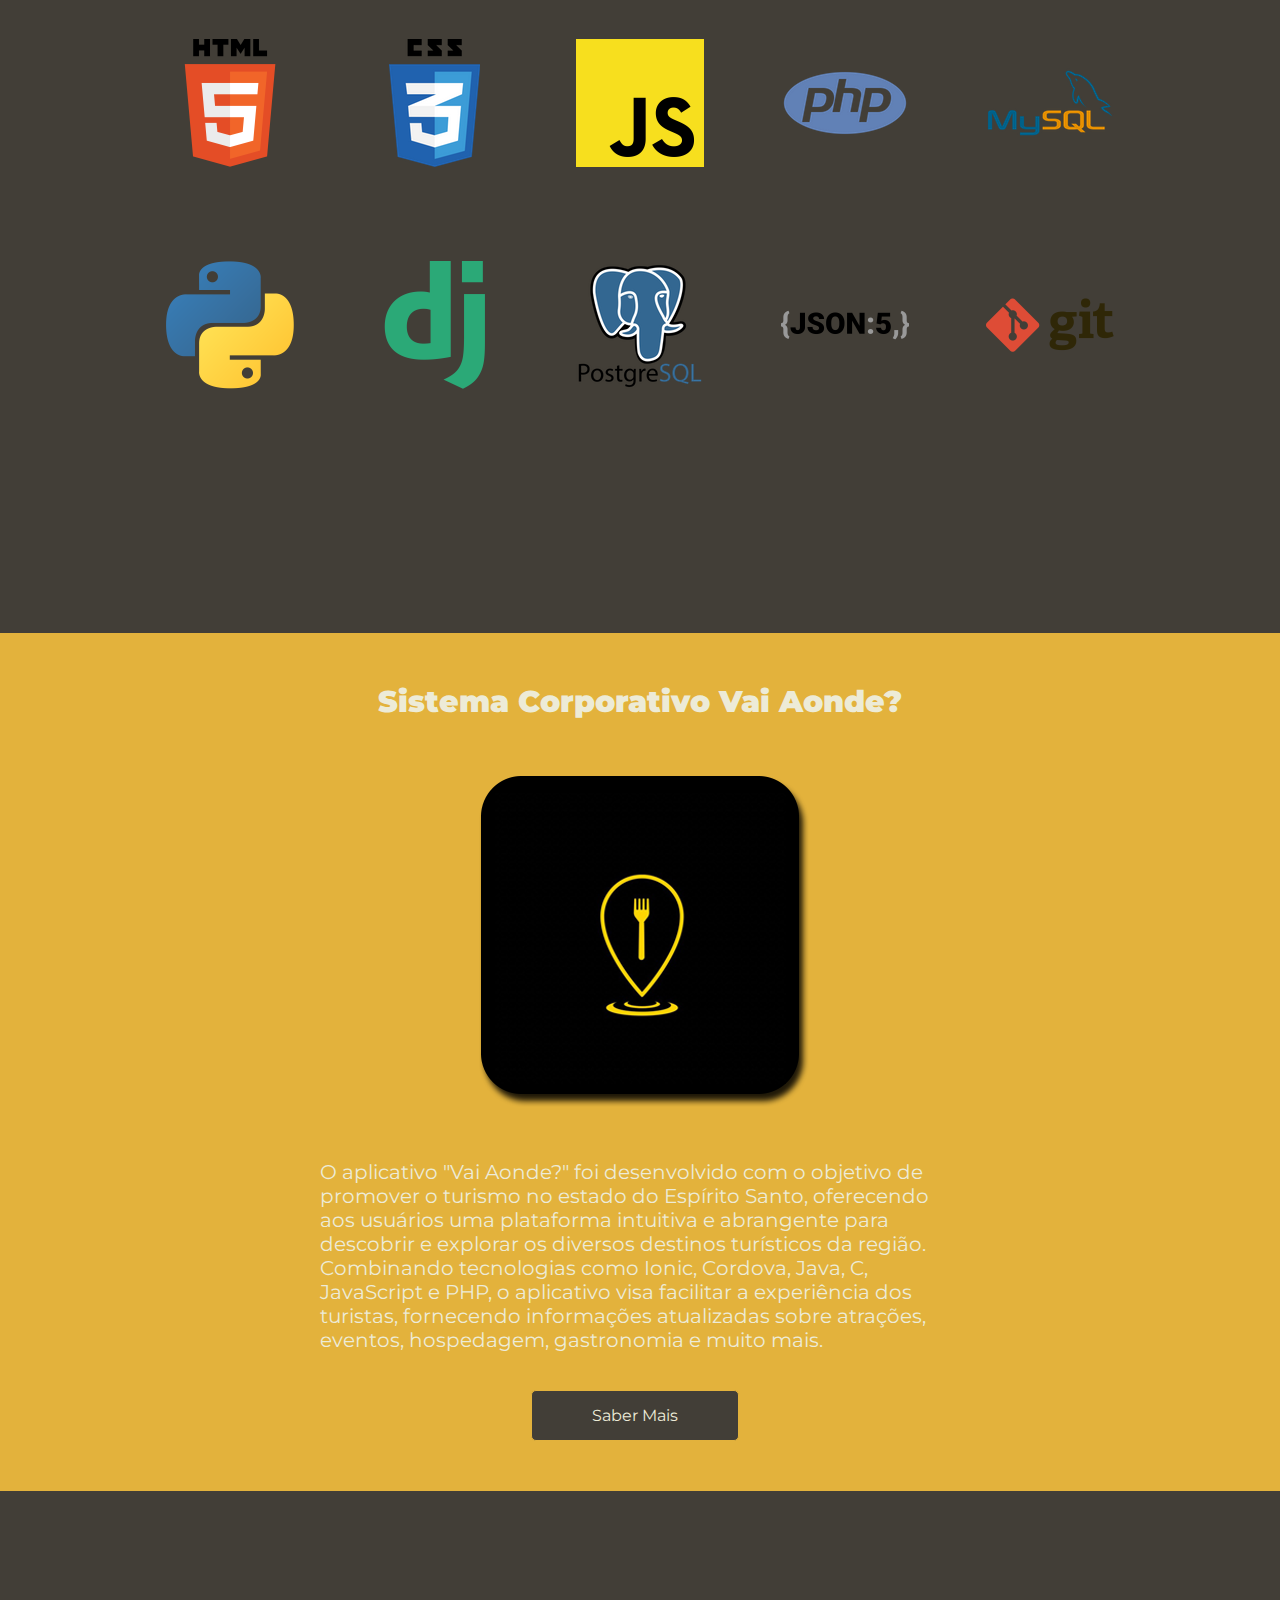
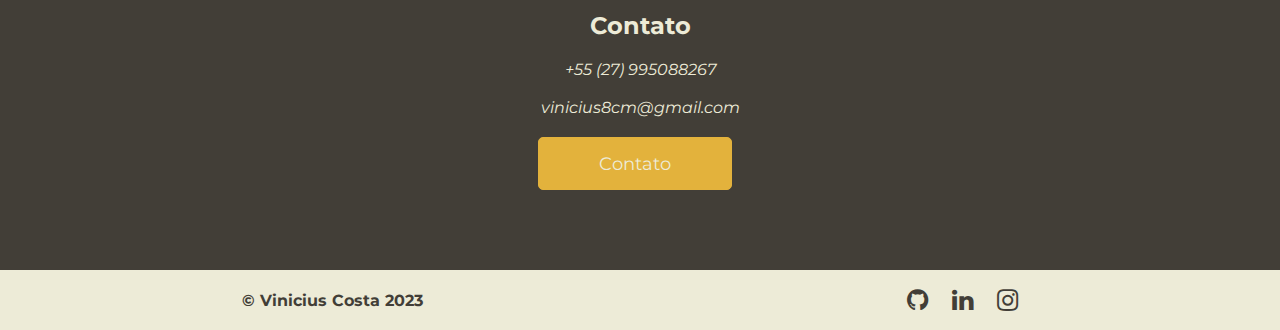
==== commit 3661816c: "Mudança nas tecnologias" ====
--- a/index.html
+++ b/index.html
@@ -120,17 +120,13 @@
           src="assets/images/php.png"/>
         </a>
 
+        <a class="skill-img" href="https://www.mysql.com/" target="_blank">
+          <img src="assets/images/mysql.png"/>
+        </a>
+
       </div>
 
       <div class="svgs">
-
-        <a class="skill-img" href="https://www.java.com/pt-BR/" target="_blank">
-          <img src="assets/images/java.png"/>
-        </a>
-
-        <a class="skill-img" href="https://spring.io/projects/spring-boot" target="_blank">
-          <img src="assets/images/spring-boot.png"/>
-        </a>
 
         <a class="skill-img" href="https://developer.mozilla.org/pt-BR/docs/Glossary/Python" target="_blank">
           <img src="assets/images/python.png"/>
@@ -138,14 +134,6 @@
 
         <a class="skill-img" href="https://developer.mozilla.org/pt-BR/docs/Learn/Server-side/Django" target="_blank">
           <img src="assets/images/django.png"/>
-        </a>
-
-      </div>
-
-      <div class="svgs-c">
-
-        <a class="skill-img" href="https://www.mysql.com/" target="_blank">
-          <img src="assets/images/mysql.png"/>
         </a>
 
         <a class="skill-img" href="https://www.postgresql.org/" target="_blank">
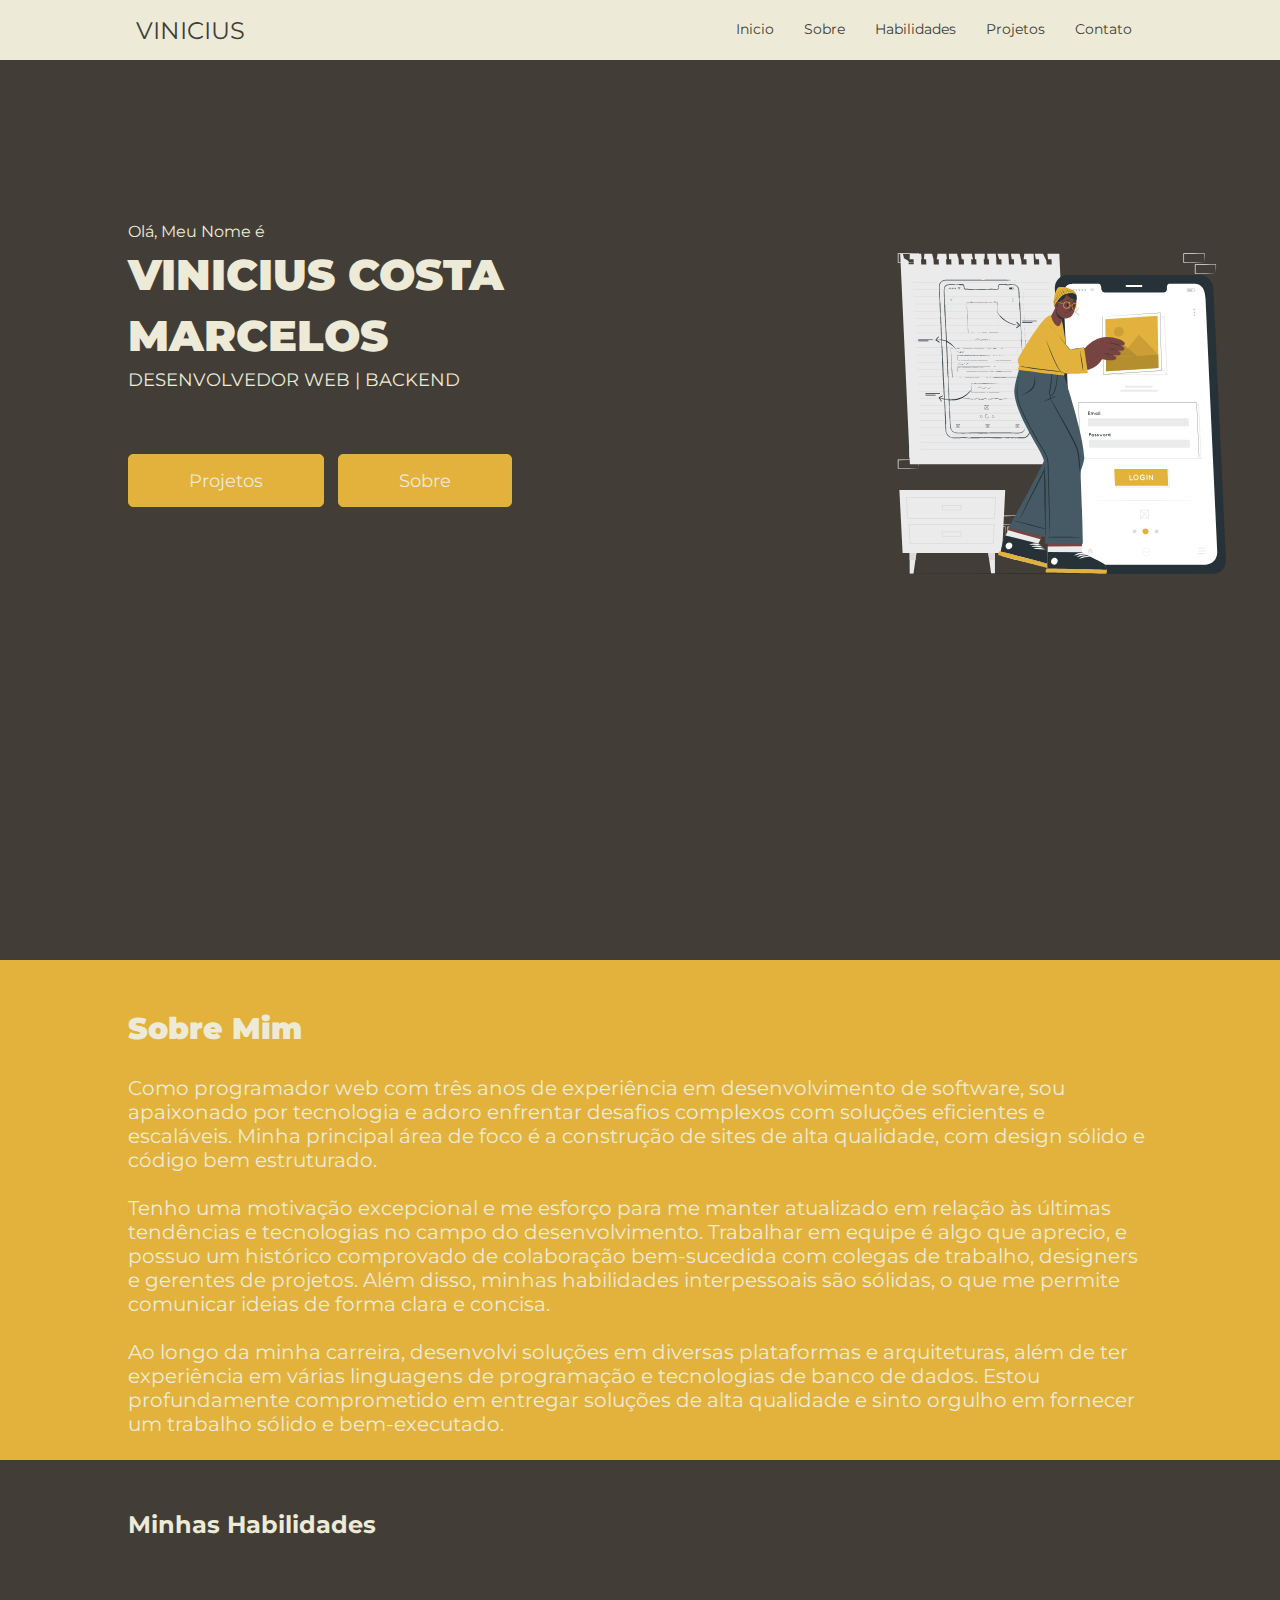
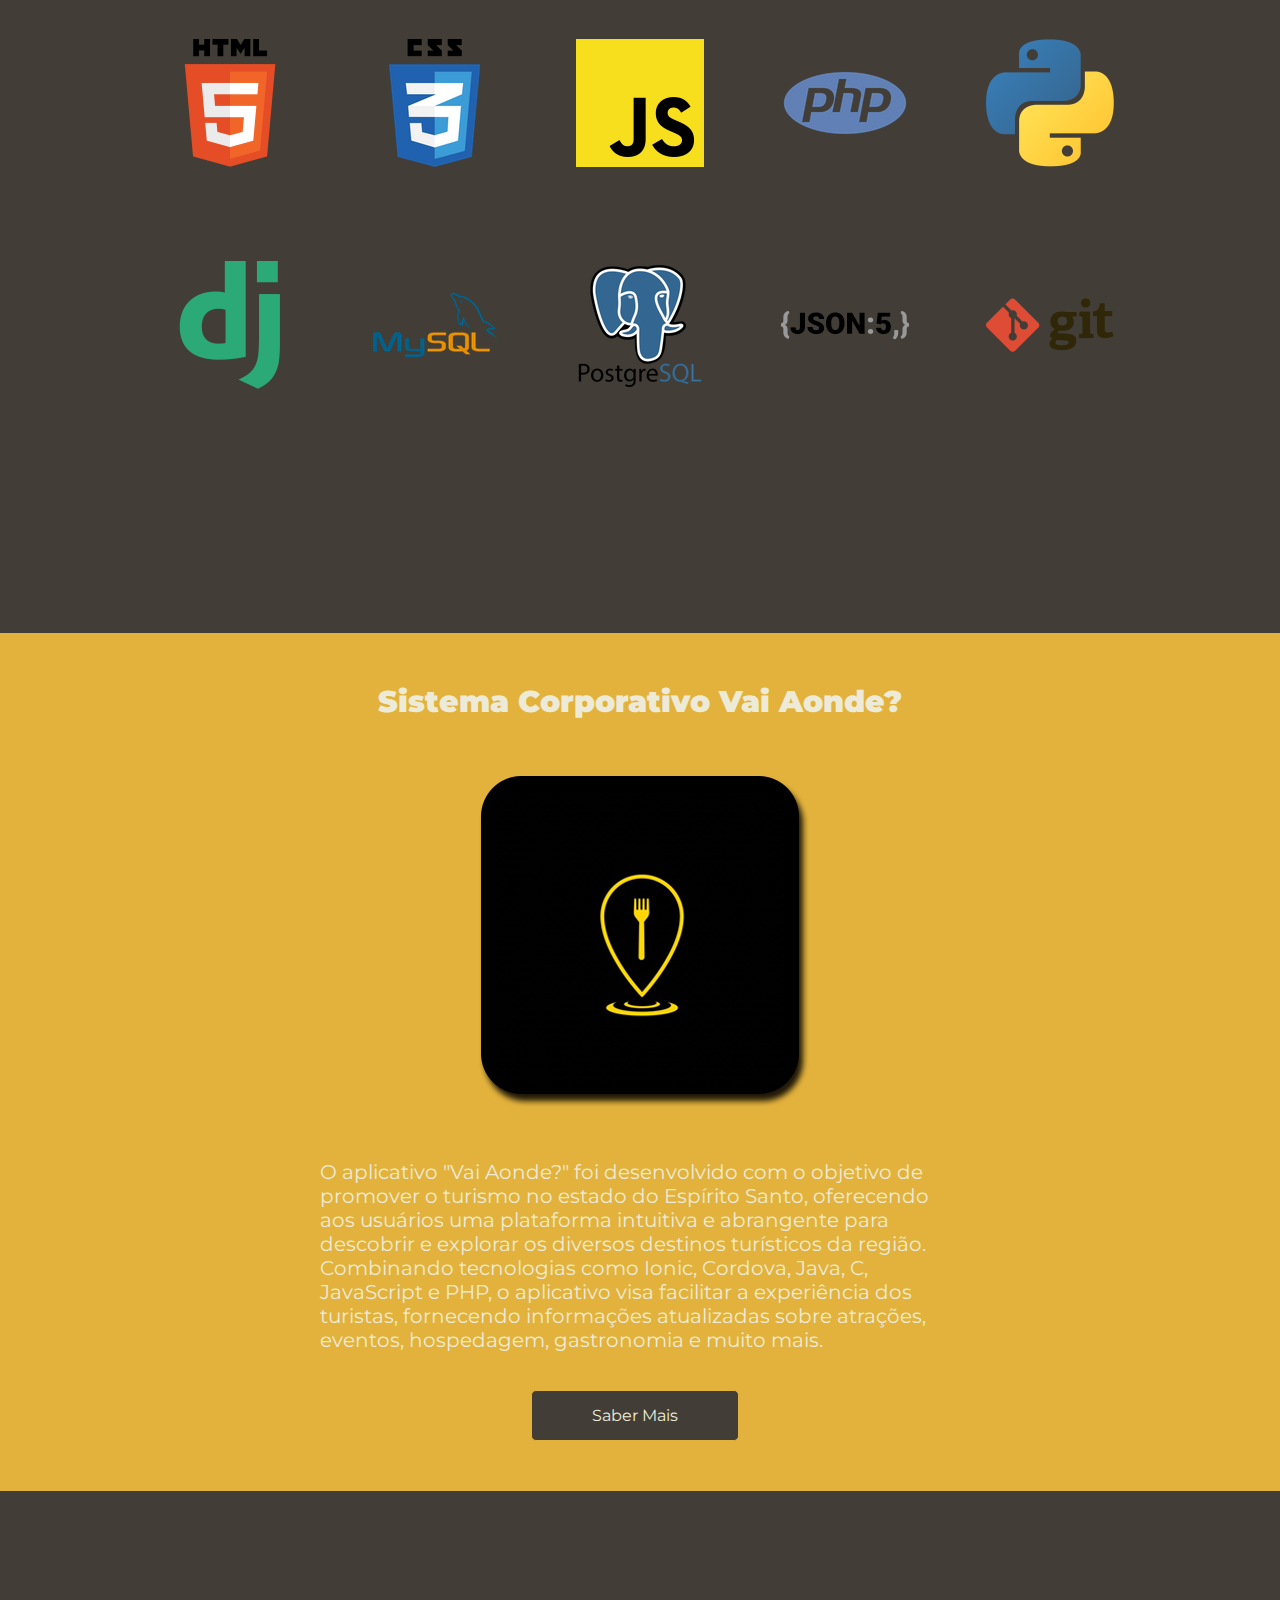
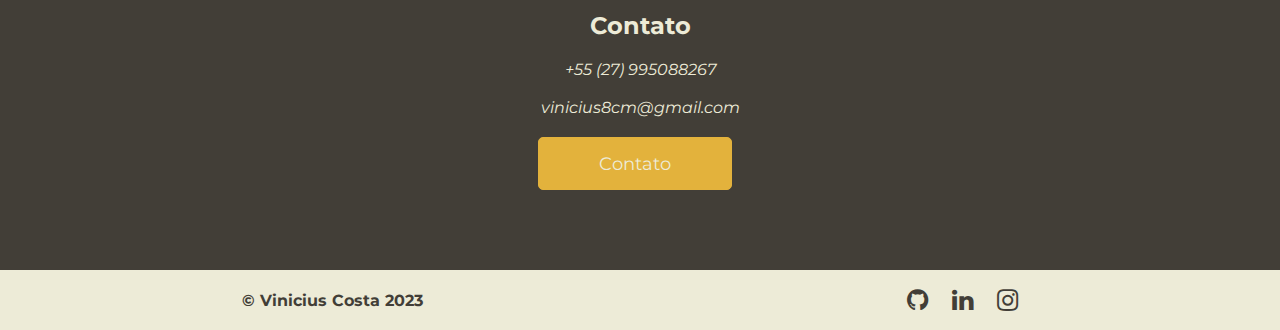
==== commit 70ee265a: "Mudanças em Tecnologias 2" ====
--- a/index.html
+++ b/index.html
@@ -120,20 +120,20 @@
           src="assets/images/php.png"/>
         </a>
 
+        <a class="skill-img" href="https://developer.mozilla.org/pt-BR/docs/Glossary/Python" target="_blank">
+          <img src="assets/images/python.png"/>
+        </a>
+
+      </div>
+
+      <div class="svgs">
+
+        <a class="skill-img" href="https://developer.mozilla.org/pt-BR/docs/Learn/Server-side/Django" target="_blank">
+          <img src="assets/images/django.png"/>
+        </a>
+
         <a class="skill-img" href="https://www.mysql.com/" target="_blank">
           <img src="assets/images/mysql.png"/>
-        </a>
-
-      </div>
-
-      <div class="svgs">
-
-        <a class="skill-img" href="https://developer.mozilla.org/pt-BR/docs/Glossary/Python" target="_blank">
-          <img src="assets/images/python.png"/>
-        </a>
-
-        <a class="skill-img" href="https://developer.mozilla.org/pt-BR/docs/Learn/Server-side/Django" target="_blank">
-          <img src="assets/images/django.png"/>
         </a>
 
         <a class="skill-img" href="https://www.postgresql.org/" target="_blank">
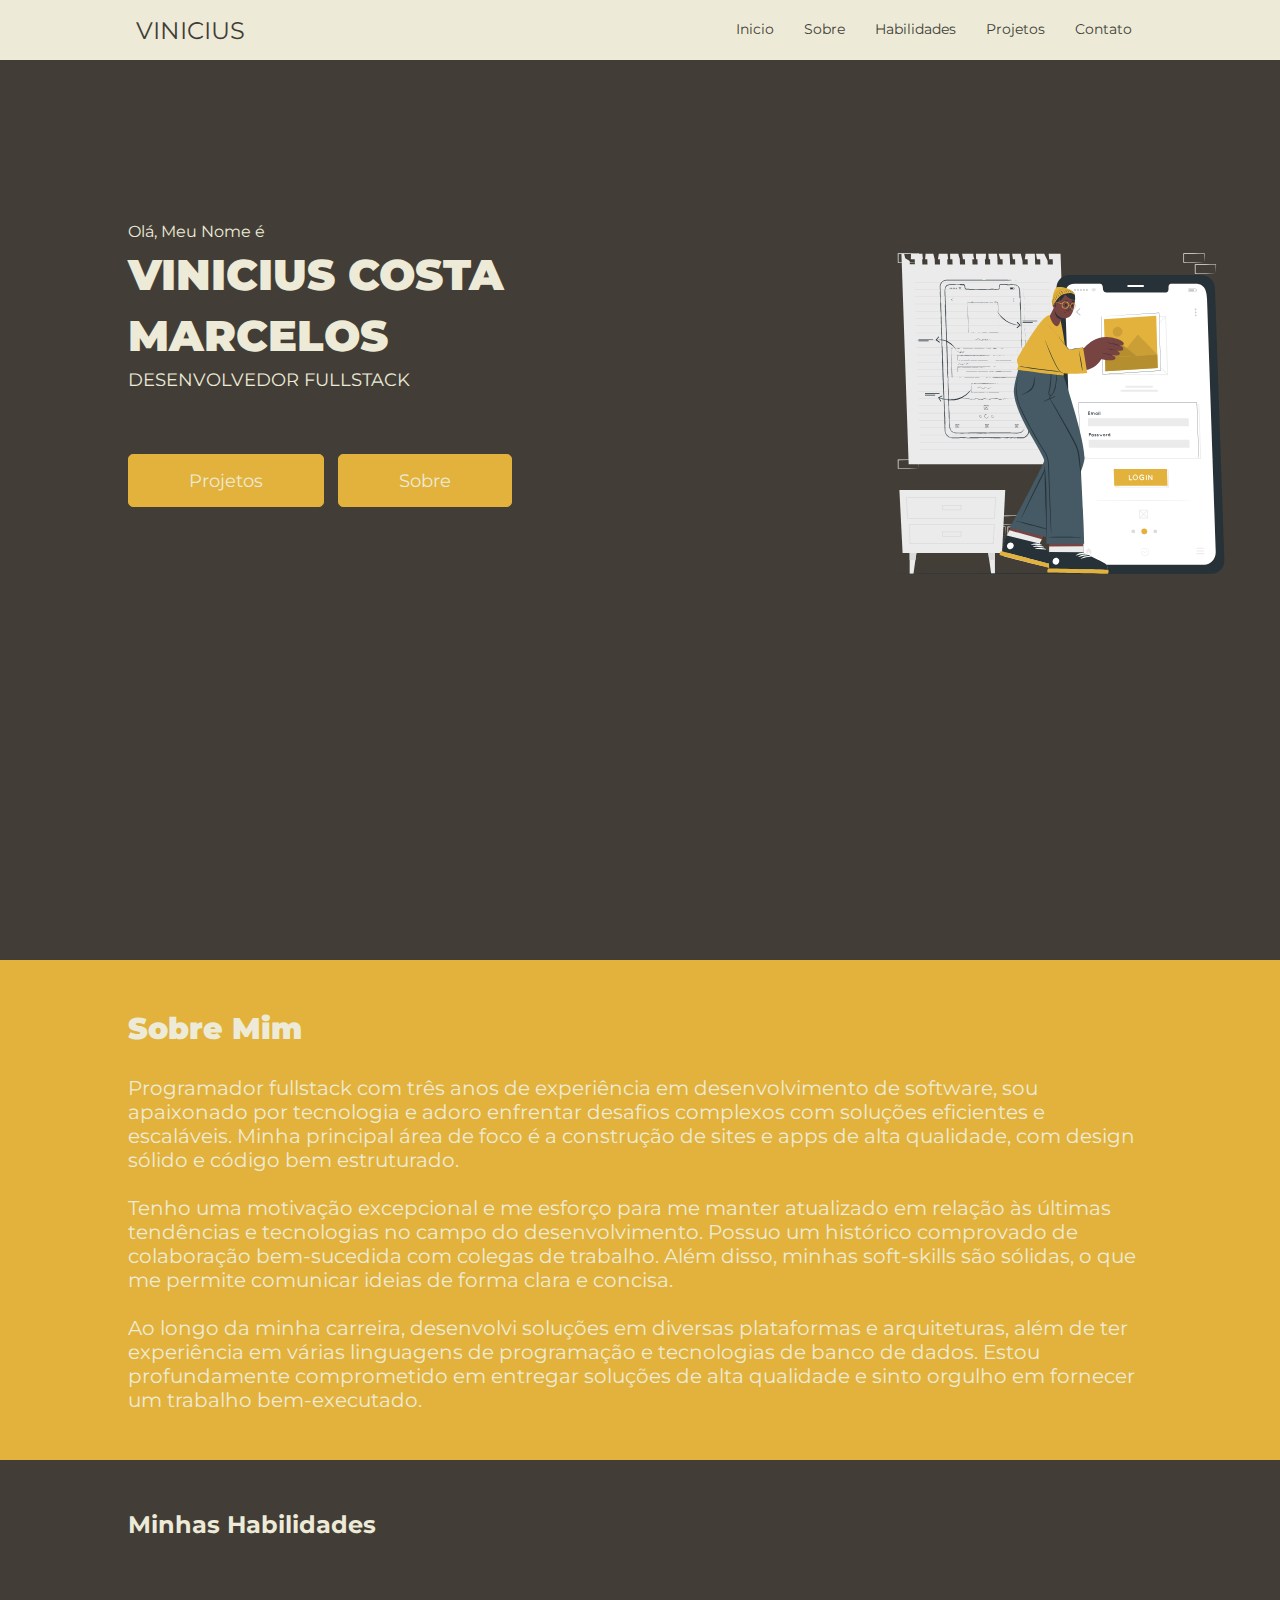
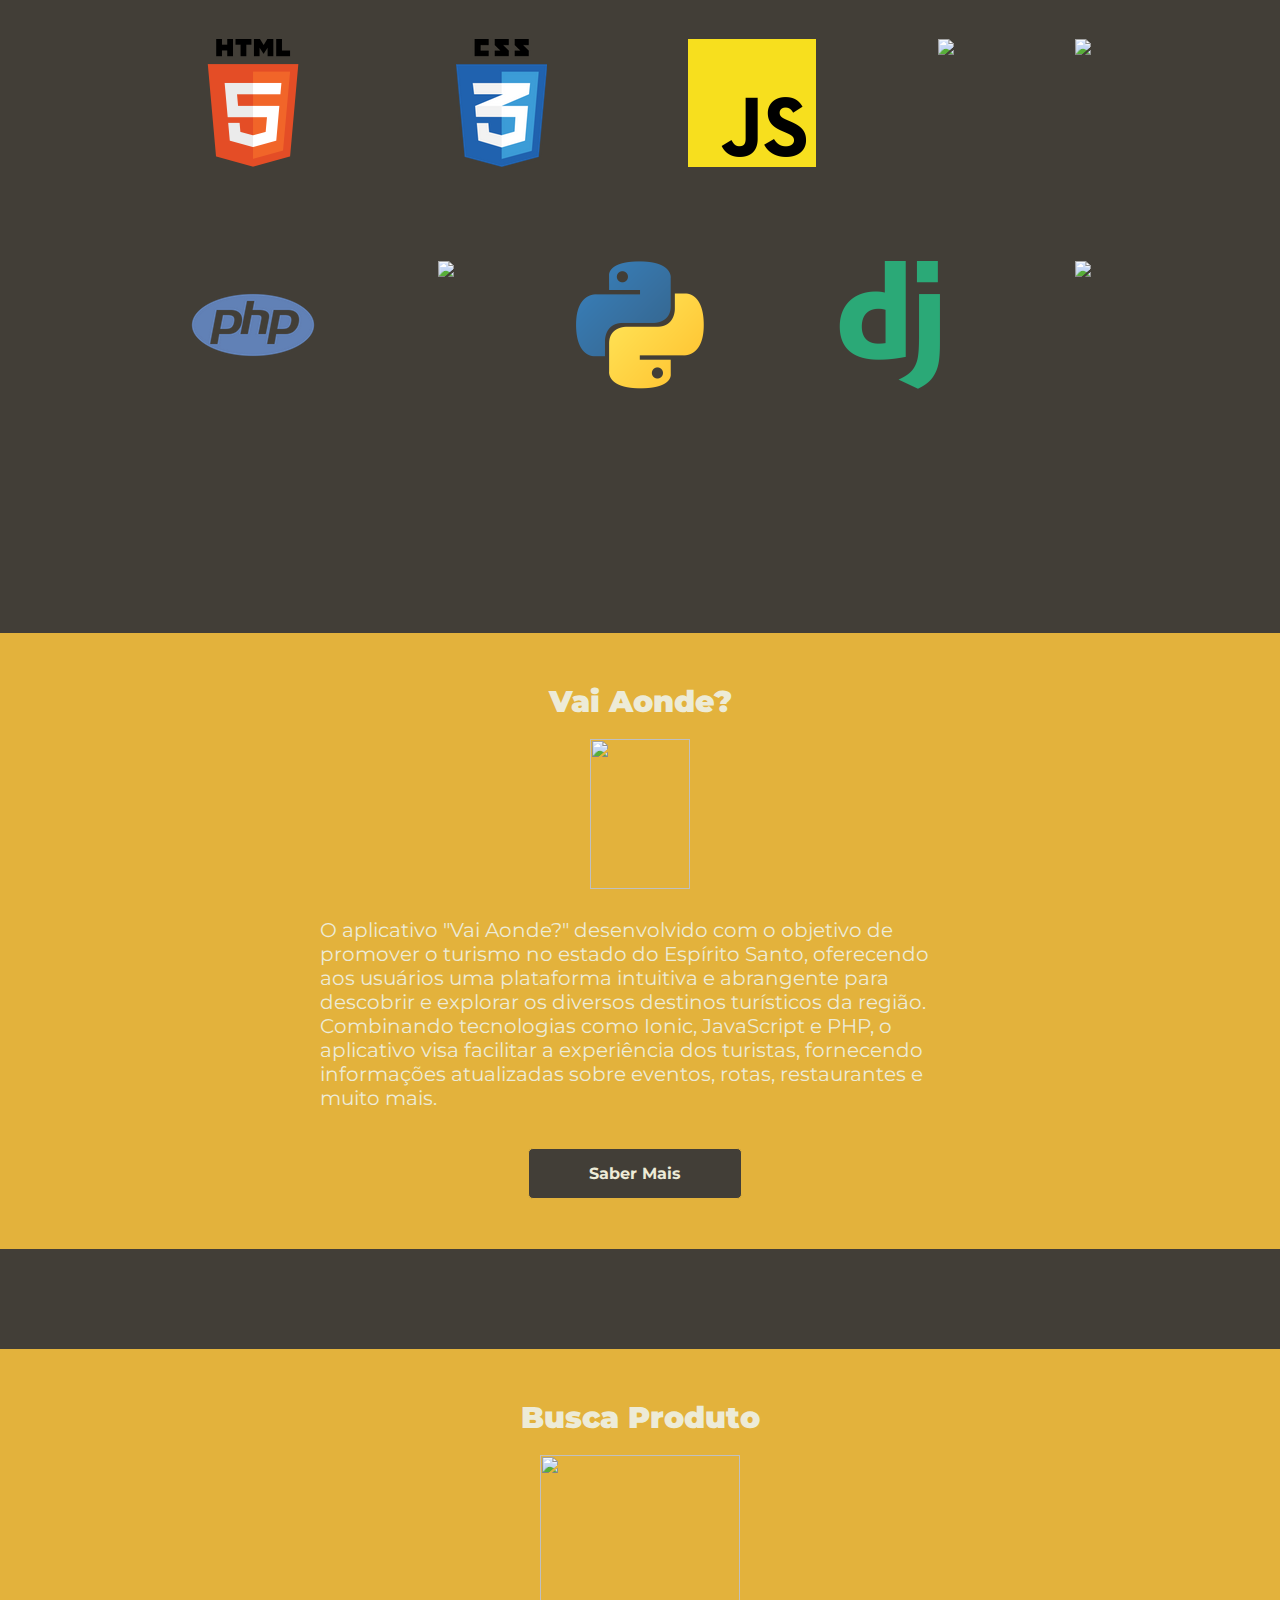
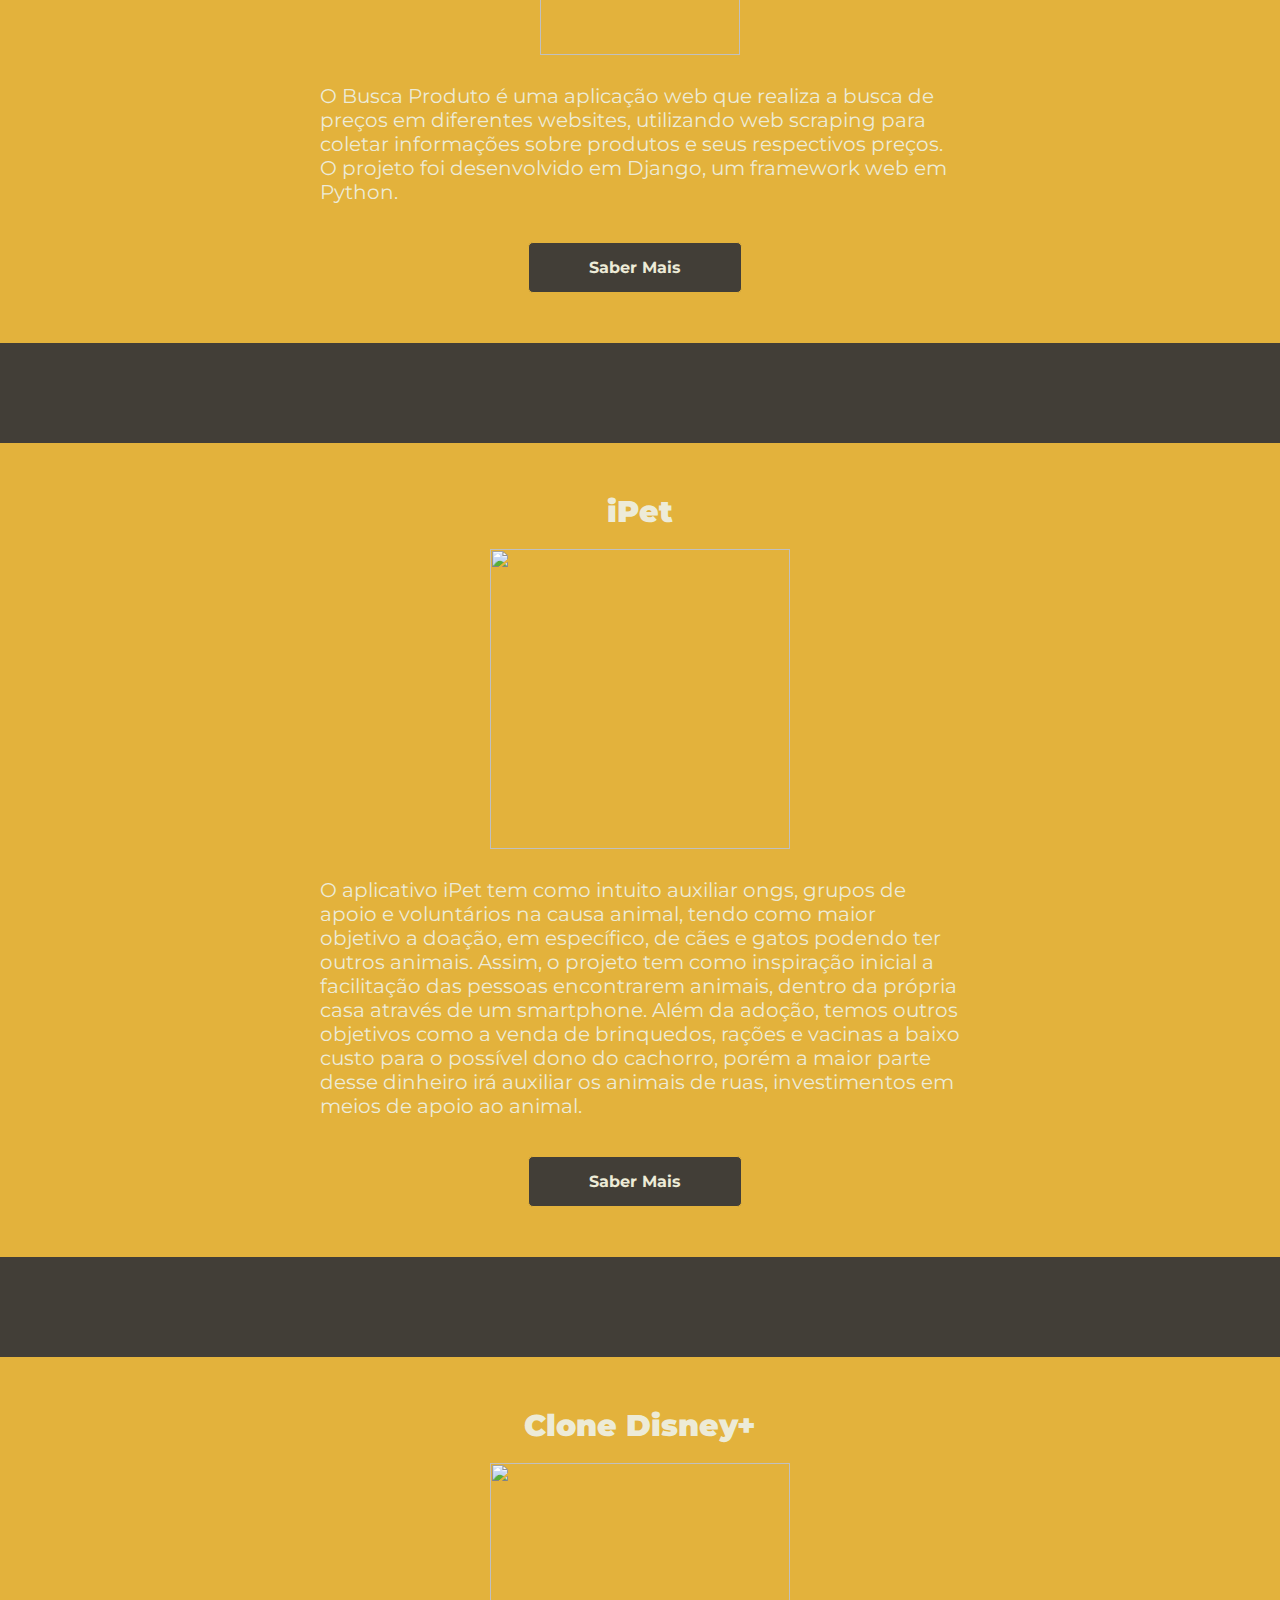
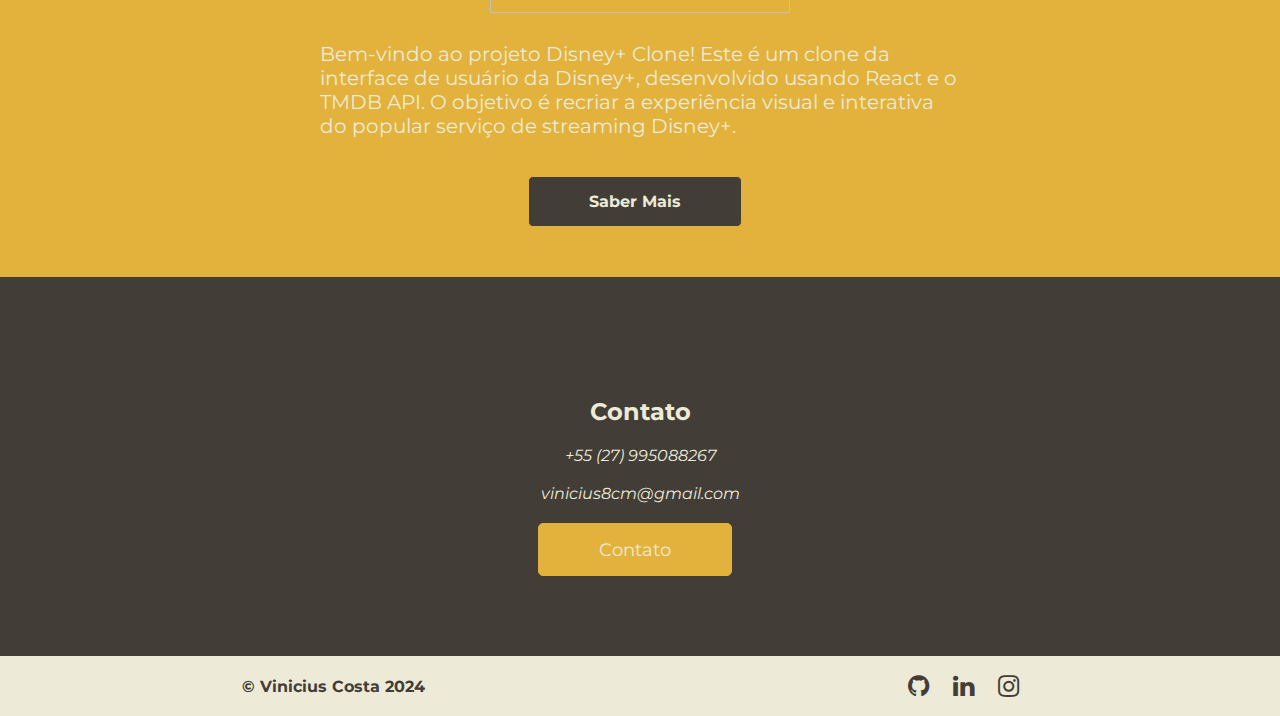
==== commit 20845b7d: "Update index.html" ====
--- a/index.html
+++ b/index.html
@@ -10,7 +10,7 @@
   <link rel="stylesheet" href="assets/styles/style.css" />
   <link rel="stylesheet" href="path/to/font-awesome/css/font-awesome.min.css">
   <link rel="shortcut icon" href="assets/images/favicon.ico" type="image/x-icon">
-  <title>Vinicius Costa Marcelos | Desenvolvedor Mobile</title>
+  <title>Vinicius Costa Marcelos | Desenvolvedor Fullstack</title>
 </head>
 
 <body id="home">
@@ -36,7 +36,7 @@
         <span>Olá, Meu Nome é</span>
         <h1>Vinicius Costa Marcelos</h1>
         <p>
-          DESENVOLVEDOR WEB | BACKEND
+          DESENVOLVEDOR FULLSTACK
         </p>
         <div class="social">
 
@@ -44,7 +44,7 @@
             <i class="fa fa-github" style="font-size: 25px"></i>
           </a>
 
-          <a href="https://www.linkedin.com/in/vinicius-costa-marcelos-3648901a0/" target="_blank">
+          <a href="https://www.linkedin.com/in/vinicius-marcelos-3648901a0/" target="_blank">
             <i class="fa fa-linkedin" style="font-size: 25px"></i>
           </a>
 
@@ -69,21 +69,19 @@
         <br>
 
         <p>
-          Como programador web com três anos de experiência
+          Programador fullstack com três anos de experiência
           em desenvolvimento de software, sou apaixonado por 
           tecnologia e adoro enfrentar desafios complexos com 
           soluções eficientes e escaláveis. Minha principal 
-          área de foco é a construção de sites 
+          área de foco é a construção de sites e apps
           de alta qualidade, com design sólido e código bem estruturado.
           <br>
           <br>
           Tenho uma motivação excepcional e me esforço para me 
           manter atualizado em relação às últimas tendências e 
-          tecnologias no campo do desenvolvimento. Trabalhar 
-          em equipe é algo que aprecio, e possuo um histórico 
+          tecnologias no campo do desenvolvimento. Possuo um histórico 
           comprovado de colaboração bem-sucedida com colegas 
-          de trabalho, designers e gerentes de projetos. 
-          Além disso, minhas habilidades interpessoais são 
+          de trabalho. Além disso, minhas soft-skills são 
           sólidas, o que me permite comunicar ideias de forma clara e concisa.
           <br>
           <br>
@@ -91,7 +89,7 @@
           plataformas e arquiteturas, além de ter experiência em várias 
           linguagens de programação e tecnologias de banco de dados. 
           Estou profundamente comprometido em entregar soluções de 
-          alta qualidade e sinto orgulho em fornecer um trabalho sólido e bem-executado.
+          alta qualidade e sinto orgulho em fornecer um trabalho bem-executado.
 
         </p>
       </div>
@@ -117,35 +115,35 @@
         </a>
 
         <a class="skill-img" href="https://developer.mozilla.org/pt-BR/docs/Glossary/PHP" target="_blank"><img
-          src="assets/images/php.png"/>
+          src="assets/images/ionic.png"/>
         </a>
 
         <a class="skill-img" href="https://developer.mozilla.org/pt-BR/docs/Glossary/Python" target="_blank">
+          <img src="assets/images/react.png"/>
+        </a>
+
+      </div>
+
+      <div class="svgs">
+
+        <a class="skill-img" href="https://developer.mozilla.org/pt-BR/docs/Learn/Server-side/Django" target="_blank">
+          <img src="assets/images/php.png"/>
+        </a>
+
+        <a class="skill-img" href="https://www.mysql.com/" target="_blank">
+          <img src="assets/images/laravel.png"/>
+        </a>
+
+        <a class="skill-img" href="https://www.postgresql.org/" target="_blank">
           <img src="assets/images/python.png"/>
         </a>
 
-      </div>
-
-      <div class="svgs">
-
-        <a class="skill-img" href="https://developer.mozilla.org/pt-BR/docs/Learn/Server-side/Django" target="_blank">
+        <a class="skill-img" href="https://developer.mozilla.org/pt-BR/docs/Glossary/JSON" target="_blank">
           <img src="assets/images/django.png"/>
         </a>
 
-        <a class="skill-img" href="https://www.mysql.com/" target="_blank">
-          <img src="assets/images/mysql.png"/>
-        </a>
-
-        <a class="skill-img" href="https://www.postgresql.org/" target="_blank">
-          <img src="assets/images/postgresql.png"/>
-        </a>
-
-        <a class="skill-img" href="https://developer.mozilla.org/pt-BR/docs/Glossary/JSON" target="_blank">
-          <img src="assets/images/json.png"/>
-        </a>
-
         <a class="skill-img" href="https://git-scm.com/" target="_blank">
-          <img src="assets/images/git.png"/>
+          <img src="assets/images/flask.png"/>
         </a>
 
       </div>
@@ -153,22 +151,88 @@
   </section>
 
   <section id="projetos">
-    <div class="container bg">
-      <div>
-        <h2>Sistema Corporativo Vai Aonde?</h2>
-      </div>
-      <div>
-        <img src="assets/images/vaiaonde.png">
-      </div>
-      <div>
-        <p>
-          O aplicativo "Vai Aonde?" foi desenvolvido com o objetivo de promover o turismo no estado do Espírito Santo, oferecendo aos usuários uma plataforma intuitiva e abrangente para descobrir e explorar os diversos destinos turísticos da região. Combinando tecnologias como Ionic, Cordova, Java, C, JavaScript e PHP, o aplicativo visa facilitar a experiência dos turistas, fornecendo informações atualizadas sobre atrações, eventos, hospedagem, gastronomia e muito mais.
-        </p>
-      </div>
-      <br>
-      <br>
-      <div>
-        <a class="button" href="https://ondeirecomercapixaba.com.br">Saber Mais</a>
+    <div class="container bg bg-3">
+      <div>
+        <h2>Vai Aonde?</h2>
+      </div>
+      <br>
+      <div>
+        <img width="100px" height="150px" src="assets/images/vaiaondecapixaba.png">
+      </div>
+      <br>
+      <div>
+        <p>
+          O aplicativo "Vai Aonde?" desenvolvido com o objetivo de promover o turismo no estado do Espírito Santo, oferecendo aos usuários uma plataforma intuitiva e abrangente para descobrir e explorar os diversos destinos turísticos da região. Combinando tecnologias como Ionic, JavaScript e PHP, o aplicativo visa facilitar a experiência dos turistas, fornecendo informações atualizadas sobre eventos, rotas, restaurantes e muito mais.
+        </p>
+      </div>
+      <br>
+      <br>
+      <div>
+        <a class="button btn-3" href="https://vaiaondecapixaba.com.br"><b>Saber Mais</b></a>
+      </div>
+
+    </div>
+    <div class="container bg bg-4">
+      <div>
+        <h2>Busca Produto</h2>
+      </div>
+      <br>
+      <div>
+        <img width="200px" height="200px" src="assets/images/BuscaProduto.png">
+      </div>
+      <br>
+      <div>
+        <p>
+          O Busca Produto é uma aplicação web que realiza a busca de preços em diferentes websites, utilizando web scraping para coletar informações sobre produtos e seus respectivos preços. O projeto foi desenvolvido em Django, um framework web em Python.
+        </p>
+      </div>
+      <br>
+      <br>
+      <div>
+        <a class="button btn-4" href="https://businesspromo.com.br/buscaproduto"><b>Saber Mais</b></a>
+      </div>
+
+    </div>
+    <div class="container bg bg-2">
+      <div>
+        <h2>iPet</h2>
+      </div>
+      <br>
+      <div>
+        <img width="300px" height="300px" src="assets/images/ipet.png">
+      </div>
+      <br>
+      <div>
+        <p>
+          O aplicativo iPet tem como intuito auxiliar ongs, grupos de apoio e voluntários na causa animal, tendo como maior objetivo a doação, em específico, de cães e gatos podendo ter outros animais. Assim, o projeto tem como inspiração inicial a facilitação das pessoas encontrarem animais, dentro da própria casa através de um smartphone. Além da adoção, temos outros objetivos como a venda de brinquedos, rações e vacinas a baixo custo para o possível dono do cachorro, porém a maior parte desse dinheiro irá auxiliar os animais de ruas, investimentos em meios de apoio ao animal.
+        </p>
+      </div>
+      <br>
+      <br>
+      <div>
+        <a class="button btn-2" href="https://github.com/viniciusxv27/Backend-iPet"><b>Saber Mais</b></a>
+      </div>
+
+    </div>
+    
+    <div class="container bg bg-5">
+      <div>
+        <h2>Clone Disney+</h2>
+      </div>
+      <br>
+      <div>
+        <img width="300px" height="150px" src="assets/images/Disney-Logo.png">
+      </div>
+      <br>
+      <div>
+        <p>
+          Bem-vindo ao projeto Disney+ Clone! Este é um clone da interface de usuário da Disney+, desenvolvido usando React e o TMDB API. O objetivo é recriar a experiência visual e interativa do popular serviço de streaming Disney+.
+        </p>
+      </div>
+      <br>
+      <br>
+      <div>
+        <a class="button btn-5" href="https://github.com/viniciusxv27/Clone-DisneyPlus"><b>Saber Mais</b></a>
       </div>
 
     </div>
@@ -199,14 +263,14 @@
 
   <footer class="footer">
     <div class="container-footer">
-      <p>© Vinicius Costa 2023</p>
+      <p>© Vinicius Costa 2024</p>
       <div class="social">
 
         <a href="https://github.com/viniciusxv27" target="_blank">
           <i class="fa fa-github" style="font-size: 25px"></i>
         </a>
 
-        <a href="https://www.linkedin.com/in/vinicius-costa-marcelos-3648901a0/" target="_blank">
+        <a href="https://www.linkedin.com/in/vinicius-marcelos-3648901a0/" target="_blank">
           <i class="fa fa-linkedin" style="font-size: 25px"></i>
         </a>
 
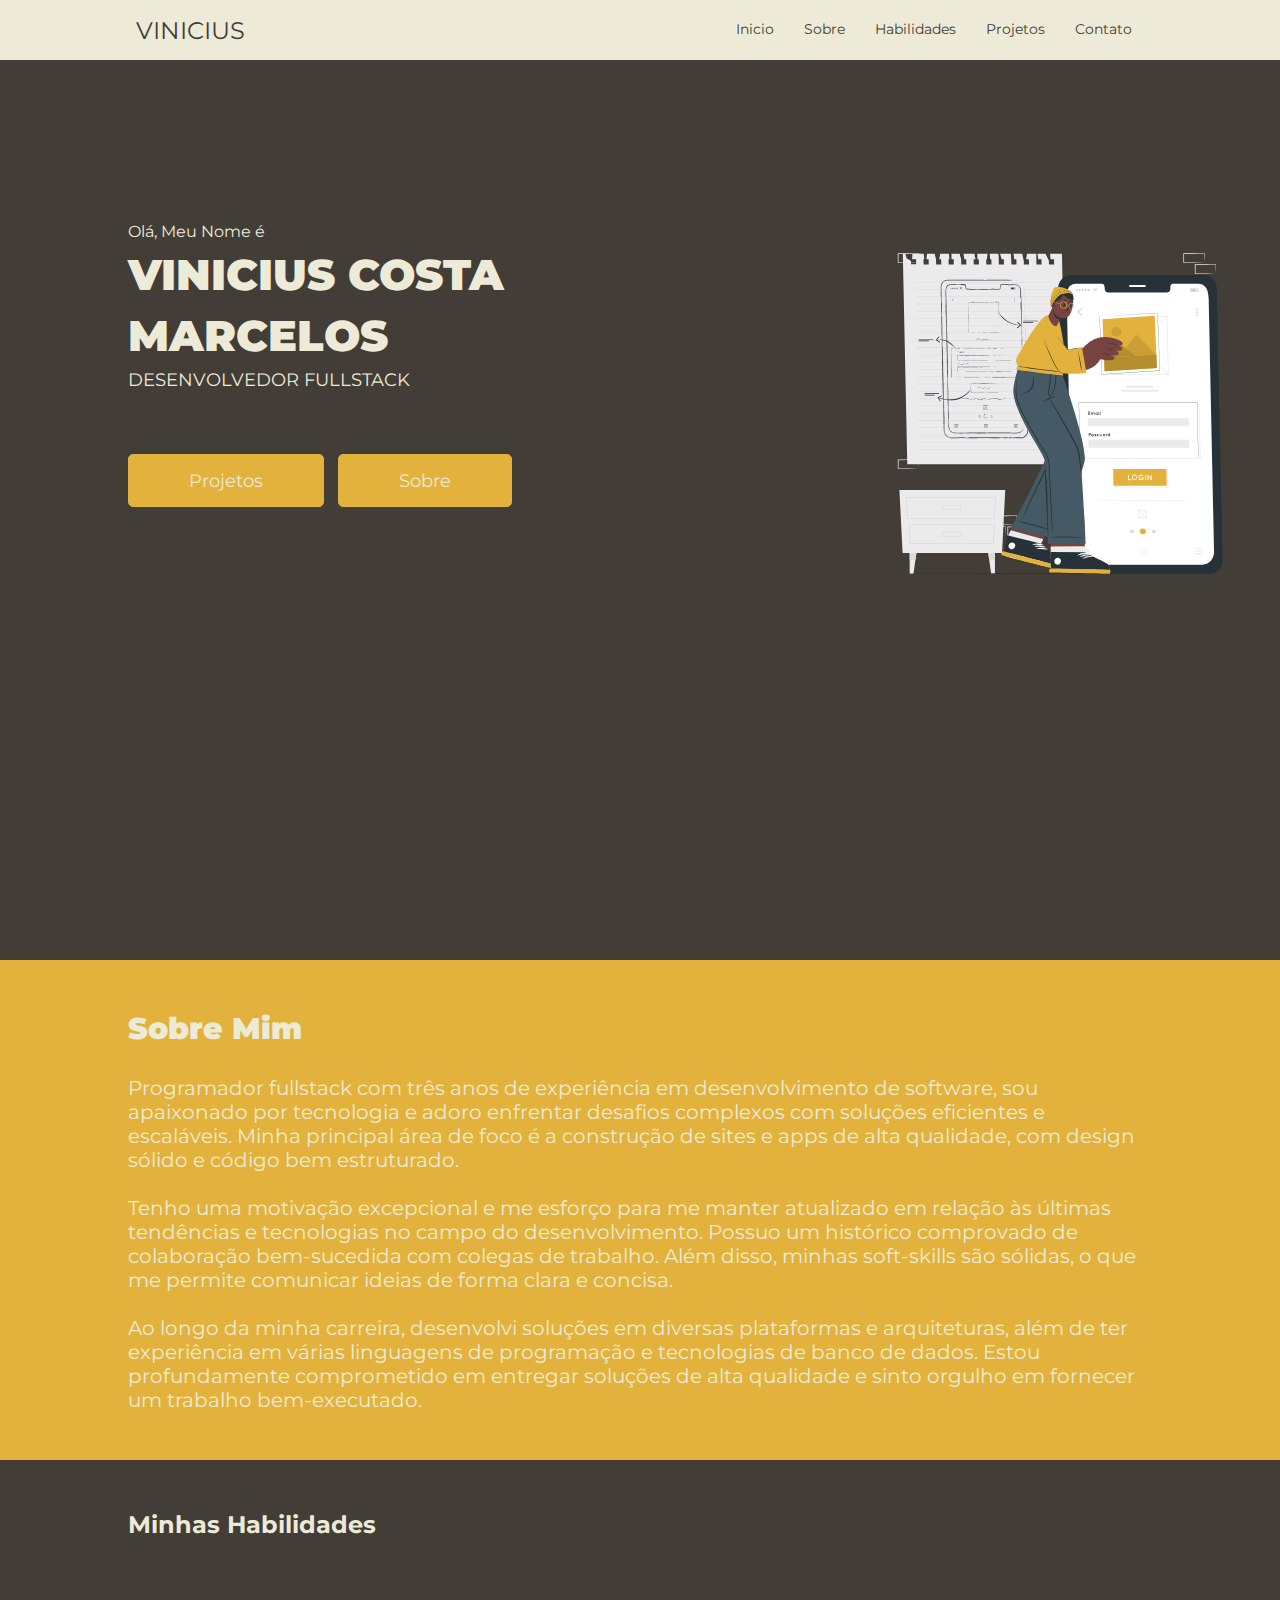
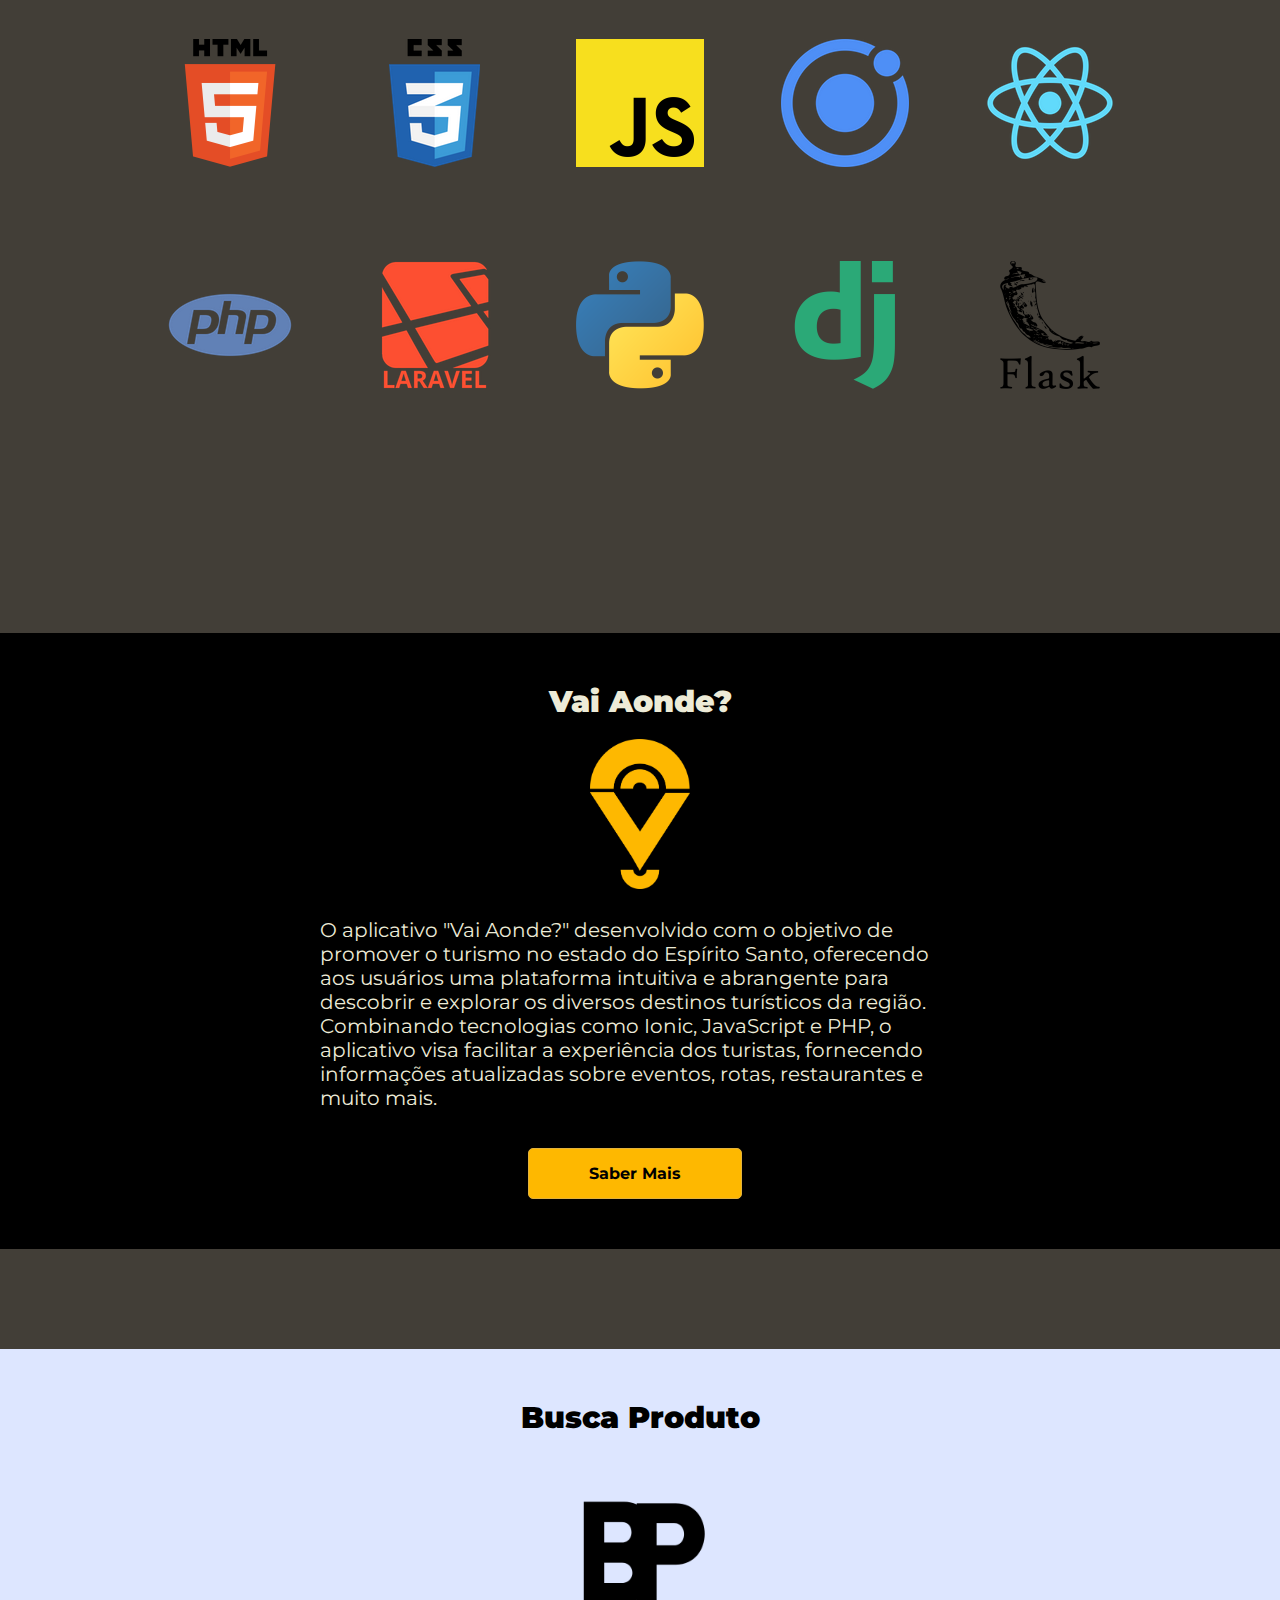
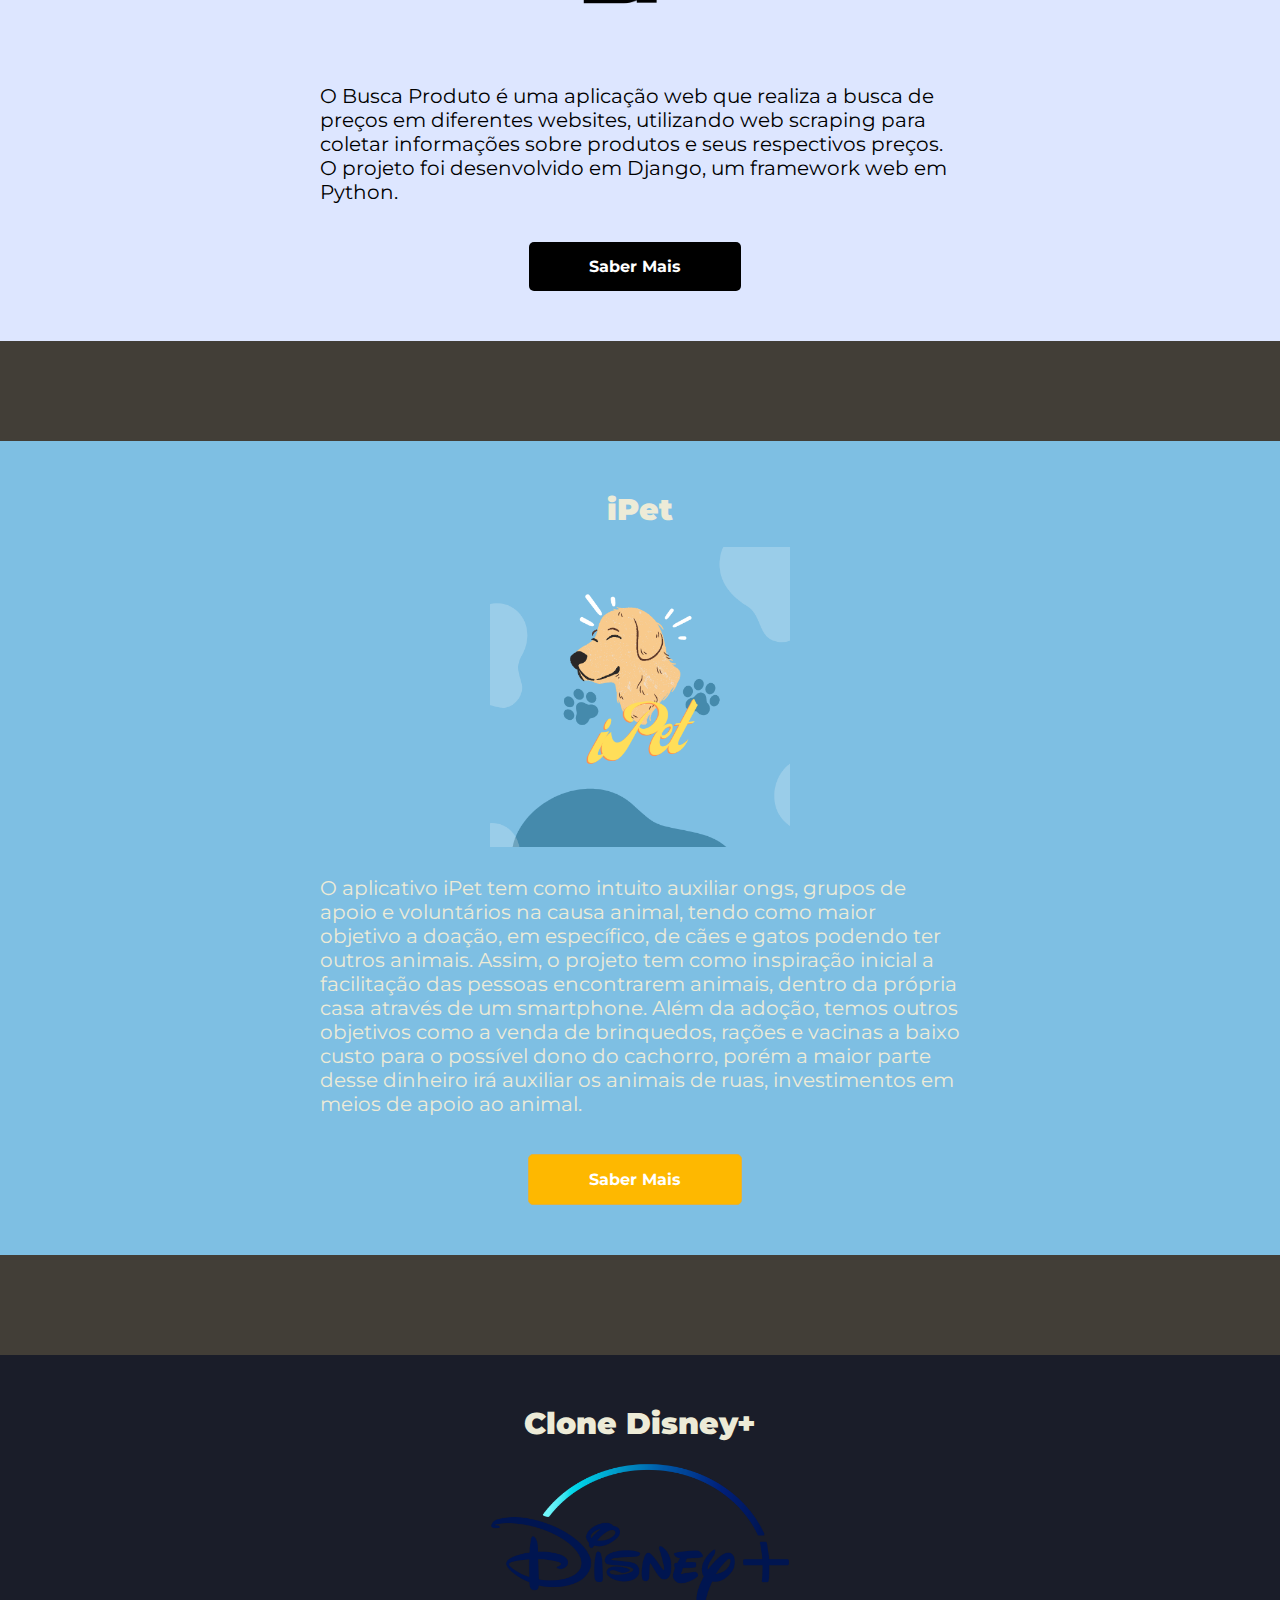
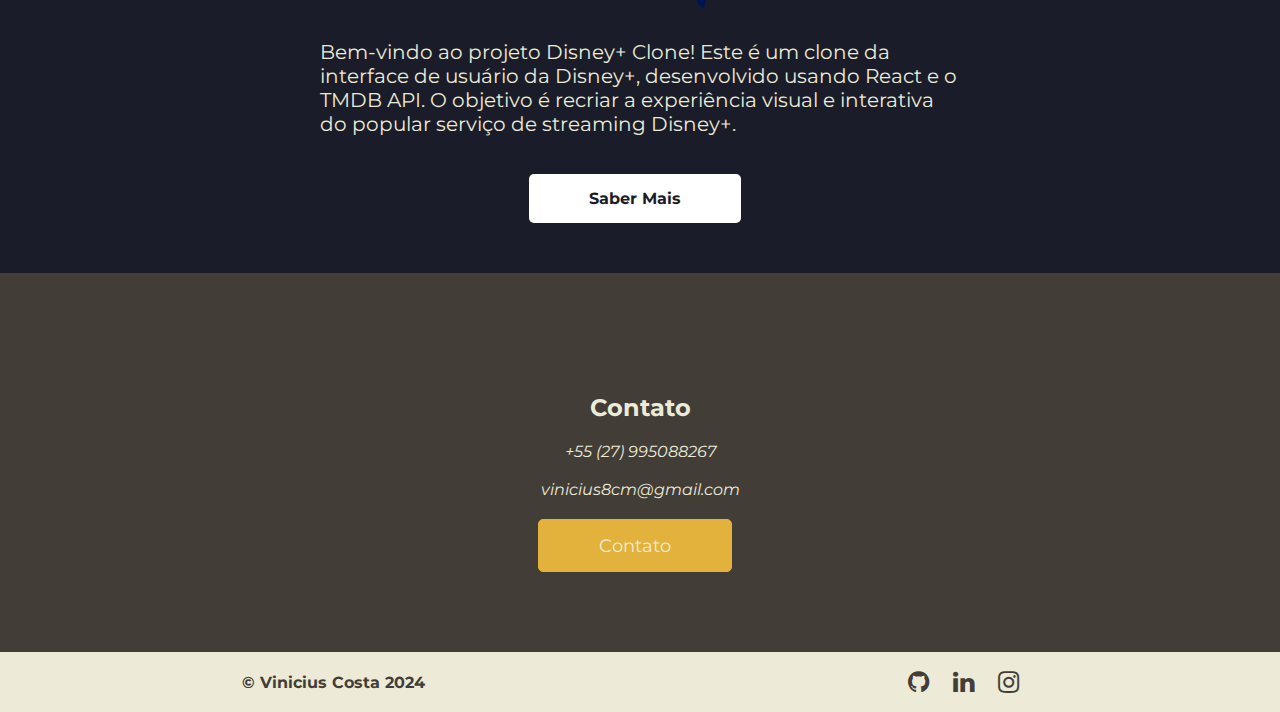
==== commit 248bd10b: "Update index.html" ====
--- a/index.html
+++ b/index.html
@@ -114,35 +114,35 @@
           <img src="assets/images/javascript.png"/>
         </a>
 
-        <a class="skill-img" href="https://developer.mozilla.org/pt-BR/docs/Glossary/PHP" target="_blank"><img
+        <a class="skill-img" href="https://ionicframework.com/" target="_blank"><img
           src="assets/images/ionic.png"/>
         </a>
 
+        <a class="skill-img" href="https://developer.mozilla.org/pt-BR/docs/Learn/Tools_and_testing/Client-side_JavaScript_frameworks/React_getting_started" target="_blank">
+          <img src="assets/images/react.png"/>
+        </a>
+
+      </div>
+
+      <div class="svgs">
+
+        <a class="skill-img" href="https://developer.mozilla.org/pt-BR/docs/Glossary/PHP" target="_blank">
+          <img src="assets/images/php.png"/>
+        </a>
+
+        <a class="skill-img" href="https://laravel.com/" target="_blank">
+          <img src="assets/images/laravel.png"/>
+        </a>
+
         <a class="skill-img" href="https://developer.mozilla.org/pt-BR/docs/Glossary/Python" target="_blank">
-          <img src="assets/images/react.png"/>
-        </a>
-
-      </div>
-
-      <div class="svgs">
+          <img src="assets/images/python.png"/>
+        </a>
 
         <a class="skill-img" href="https://developer.mozilla.org/pt-BR/docs/Learn/Server-side/Django" target="_blank">
-          <img src="assets/images/php.png"/>
-        </a>
-
-        <a class="skill-img" href="https://www.mysql.com/" target="_blank">
-          <img src="assets/images/laravel.png"/>
-        </a>
-
-        <a class="skill-img" href="https://www.postgresql.org/" target="_blank">
-          <img src="assets/images/python.png"/>
-        </a>
-
-        <a class="skill-img" href="https://developer.mozilla.org/pt-BR/docs/Glossary/JSON" target="_blank">
           <img src="assets/images/django.png"/>
         </a>
 
-        <a class="skill-img" href="https://git-scm.com/" target="_blank">
+        <a class="skill-img" href="https://flask.palletsprojects.com/en/3.0.x/" target="_blank">
           <img src="assets/images/flask.png"/>
         </a>
 
--- a/assets/styles/style.css
+++ b/assets/styles/style.css
@@ -225,6 +225,50 @@
 
 #linha{
   margin: 10px;
+}
+
+.bg-2{
+  background-color: #7EBFE3 !important;
+}
+
+.bg-3{
+  background-color: #000 !important; 
+}
+
+.bg-4{
+  background-color: #DDE6FF !important;
+  color: #000 !important;
+}
+  
+.bg-4 div p, .bg-4 div h2{
+  color: #000 !important;
+}
+
+.bg-5{
+  background-color: #1A1D29 !important;
+}
+
+.btn-2{
+  background-color: #FEB800 !important;
+  color: #fff !important;
+}
+
+
+.btn-3{
+  background-color: #FEB800 !important;
+  color: #000 !important;
+}
+
+.btn-4{
+  background-color: #000 !important;
+  color: #fff !important;
+  border: 0;
+}
+
+.btn-5{
+  background-color: #fff !important;
+  color: #1A1D29 !important;
+  border: 0;
 }
 
 .bg {
@@ -381,9 +425,6 @@
 
 /* =============== Mobile =============== */
 @media (max-width: 400px) {
-  #projetos .container div img{
-    width: 50% !important;
-  }
   .footer p {
     font-size: 30%;
   }
@@ -418,7 +459,7 @@
   }
 
   .svgs img, .svgs-c img {
-    width: 60px;
+    width: 80px;
   }
 }
 
@@ -526,4 +567,4 @@
     padding: 10px 20px;
     margin-top: 10px;
   }
-}+}
